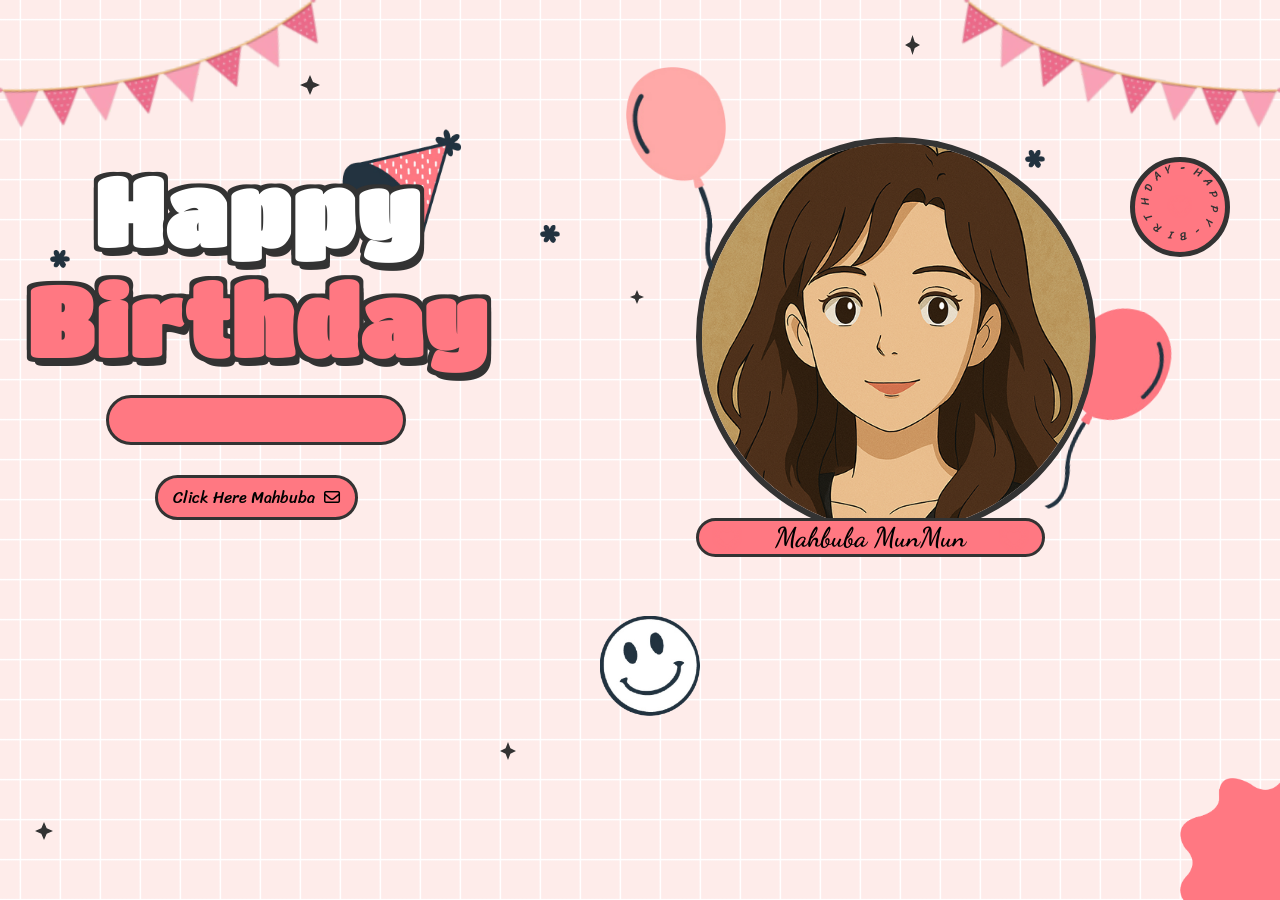
==== index.html @ 2ed63c1c "ok" ====
<!DOCTYPE html>
<html lang="en">
<head>
    <meta charset="UTF-8">
    <meta name="viewport" content="width=device-width, initial-scale=1.0">
    <title>HBD</title>
    <link rel="stylesheet" href="style.css">
    
    <link rel="stylesheet" href="https://cdnjs.cloudflare.com/ajax/libs/font-awesome/6.5.1/css/all.min.css"
        integrity="sha512-DTOQO9RWCH3ppGqcWaEA1BIZOC6xxalwEsw9c2QQeAIftl+Vegovlnee1c9QX4TctnWMn13TZye+giMm8e2LwA=="
        crossorigin="anonymous" referrerpolicy="no-referrer" />
    <link
        href="https://fonts.googleapis.com/css2?family=Dancing+Script:wght@500;700&family=Poppins:wght@400;600&display=swap"
        rel="stylesheet">
    <script src="https://code.jquery.com/jquery-3.7.1.min.js"
        integrity="sha256-/JqT3SQfawRcv/BIHPThkBvs0OEvtFFmqPF/lYI/Cxo=" crossorigin="anonymous"></script>
</head>
<body>
    <div id="wrapper">
        <div class="flag__birthday">
            <img src="./images/1.png" alt="" width="350" class="flag__left">
            <img src="./images/1.png" alt="" width="350" class="flag__right">
        </div>
        <div class="content">
            <div class="left">
                <div class="title">
                    <h1 class="happy">
                        <span style="--t: 4s;">H</span>
                        <span style="--t: 4.2s;">a</span>
                        <span style="--t: 4.4s;">p</span>
                        <span style="--t: 4.6s;">p</span>
                        <span style="--t: 4.8s;">y</span>
                    </h1>
                    <h1 class="birthday">
                        <span style="--t: 5s;">B</span>
                        <span style="--t: 5.2s;">i</span>
                        <span style="--t: 5.4s;">r</span>
                        <span style="--t: 5.6s;">t</span>
                        <span style="--t: 5.8s;">h</span>
                        <span style="--t: 6s;">d</span>
                        <span style="--t: 6.2s;">a</span>
                        <span style="--t: 6.4s;">y</span>
                    </h1>
                    <div class="hat">
                        <img src="./images/hat.png" alt="" width="130">
                    </div>
                </div>
                <div class="date__of__birth">
                    <span></span>
                </div>
                <div class="btn">
                    <button id="btn__letter">
                        <div class="mail">
                            Click Here Mahbuba
                            <i class="fa-regular fa-envelope"></i>
                        </div>
                    </button>
                            </div>
            </div>
            <div class="right">
                <div class="box__account">
                    <div class="image">
                        <img src="./images/unnamed.png" alt="">
                    </div>
                    <div class="name">
                        <i class="fa-solid fa-heart"></i>
                        <span> Mahbuba MunMun </span>
                        <i class="fa-solid fa-heart"></i>
                    </div>
                    <div class="balloon_one">
                        <img width="100px" src="./images/balloon1.png" alt="">
                    </div>
                    <div class="balloon_two">
                        <img width="100px" src="./images/balloon2.png" alt="">
                    </div>
                </div>
                <div class="cricle">
                    <div class="text__cricle">
                        <span style="--i: 1;">h</span>
                        <span style="--i: 2;">a</span>
                        <span style="--i: 3;">p</span>
                        <span style="--i: 4;">p</span>
                        <span style="--i: 5;">y</span>
                        <span style="--i: 6;">-</span>
                        <span style="--i: 7;">b</span>
                        <span style="--i: 8;">i</span>
                        <span style="--i: 9;">r</span>
                        <span style="--i: 10;">t</span>
                        <span style="--i: 11;">h</span>
                        <span style="--i: 12;">d</span>
                        <span style="--i: 13;">a</span>
                        <span style="--i: 14;">y</span>
                        <span style="--i: 15;">-</span>
                    </div>
                    <i class="fa-solid fa-heart"></i>
                </div>
                    </div>
        </div>
        <div class="decorate_star star1" style="--t: 15s;"></div>
        <div class="decorate_star star2" style="--t: 15.2s;"></div>
        <div class="decorate_star star3" style="--t: 15.4s;"></div>
        <div class="decorate_star star4" style="--t: 15.6s;"></div>
        <div class="decorate_star star5" style="--t: 15.8s;"></div>
        <div class="decorate_flower--one" style="--t: 15s;">
            <img width="20" src="./images/decorate_flower.png" alt="">
        </div>
        <div class="decorate_flower--two" style="--t: 15.3s;">
            <img width="20" src="./images/decorate_flower.png" alt="">
        </div>
        <div class="decorate_flower--three" style="--t: 15.6s;">
            <img width="20" src="./images/decorate_flower.png" alt="">
        </div>
        <div class="decorate_bottom">
            <img src="./images/decorate.png" alt="" width="100">
        </div>
        <div class="smiley__icon">
            <img src="./images/smiley_icon.png" alt="" width="100">
        </div>


        <div class="box__letter" style="display:none;">
            <button class="close" aria-label="Close letter" style="position:absolute;right:10px;top:10px;z-index:50;">Close</button>
            <div class="letter__border" style="display:none;">
                <div class="letter_content" style="padding:20px; max-width:600px; margin:40px auto; background:var(--color-bg-letter); border:3px solid var(--color-border);">
                    <h2 class="title__letter"></h2>
                    <div id="heart__letter"></div>
                    <div class="love__img"><img id="mewmew" src="./images/unnamed.png" alt="" width="80"></div>
                    <div class="text__letter"><p></p></div>
                    <div class="hearts">
                        <i class="heart fa-solid fa-heart"></i>
                        <i class="heart fa-solid fa-heart"></i>
                    </div>
                </div>
            </div>
        </div>
        <div class="boxMail">
            <i class="fa-solid fa-xmark"></i>
            <div class="boxMail-container">
                <div class="card1">
                    <div class="userImg">
                        <img src="images/unnamed.png" alt="">
                    </div>
                    <h4 class="username">To: Mahbuba 💖<span class="underline"></span></h4>

                    <h3>Happy Birthday</h3>
                    <div class="imageCute">
                        <img src="./images/cute1.png" alt="">
                    </div>
                </div>
                                <div class="card2">
                    <div class="card2-content">
                        <h3>To You!</h3>
                        <h2>Happy birthday 🥳🎂🥳 chanda the day you come into my life I was not really much attached to
                            you but day by day you became close to my heart . And now you are truly my younger sister. I
                            wish I could remove some of the pain from your life which you are bearing alone. But you're
                            always welcome 🤗 you can talk anytime you want to talk specially those which you can't say
                            to others. And this year your all dreams come true . I wish that your
                            brother could wish you but if couldn't wish on him behalf I am wishing you happy birthday
                            🎈🎂🎈 sana . Don't be Sad ok be happy 😌
                        </h2>

                        <div class="imageCute2">
                            <img src="./images/cute2.png" alt="">
                        </div>
                    </div>
                </div>
            </div>
        </div>
    </div>

        <script src="https://elfsightcdn.com/platform.js" async></script>
<div class="elfsight-app-72abcaa8-9c0e-4ac4-befe-fff4eacd5b42" data-elfsight-app-lazy></div>


    <script src="script.js"></script>
</body>
</html>
---- style.css ----
@import url('https://fonts.googleapis.com/css2?family=Coiny&family=Titan+One&display=swap');
@import url('https://fonts.googleapis.com/css2?family=Nerko+One&family=Sriracha&display=swap');
@import url('https://fonts.googleapis.com/css2?family=Dancing+Script:wght@700&display=swap');
*{
    padding: 0;
    margin: 0;
    box-sizing: border-box;
}
:root{
    --color-pink: #feecea;
    --color-white: #fff;
    --color-black: #333;
    --color-text-pink: #FF7882;
    --color-heart: #FF7882;
    --color-bg-letter: #fff8e4;
    --color-border: #DACCBF;
}
html{
    height: 100%;
}
body {
    position: relative;
    font-size: 16px;
    margin: 0;
    padding: 0;
    height: 100%;
    background-image:linear-gradient(var(--color-pink), var(--color-pink));
}
#wrapper{
    position: relative;
    background-color: transparent;
    background-image: linear-gradient(0deg, transparent 24%, rgba(255, 255, 255, 1) 25%, rgba(255, 255, 255, 1) 26%, transparent 27%, transparent 74%, rgba(255, 255, 255, 1) 75%, rgba(255, 255, 255, 1) 76%, transparent 77%, transparent), linear-gradient(90deg, transparent 24%, rgba(255, 255, 255, 1) 25%, rgba(255, 255, 255,1) 26%, transparent 27%, transparent 74%, rgba(255, 255, 255, 1) 75%, rgba(255, 255, 255, 1) 76%, transparent 77%, transparent);
    height:100%;
    background-size:80px 80px;
    overflow: hidden;
    z-index: 1;
}
.flag__birthday{
    display: flex;
    justify-content: space-between;
    transform: translateY(-200px);
    animation: translateYFlag 1.5s 2s forwards;
}
@keyframes translateYFlag{
    to{
        transform: translateY(-10px);
    }
}
.flag__birthday .flag__left{
    transform: rotate(-10deg) translate(-20px,30px);
}
.flag__birthday .flag__right{
    transform: rotate(10deg) translate(20px,30px) scaleX(-1);
}
.content{
    width: 100%;
    position: relative;
    display: flex;
    padding-top: 3rem;
}
.content .left, .content .right{
    position: relative;
    display: flex;
    flex-direction: column;
    justify-content: center;
    align-items: center;
}
.content .left{
    width: 40%;
}
.content .right{
    width: 60%;
}
.left .btn{
    transform: scale(0);
    animation: scaleCricle 2s 16s forwards ease-in-out;
}
#btn__letter{
    position: relative;
    margin-top: 30px;
    background-color: var(--color-text-pink);
    outline: none;
    padding: 5px 15px;
    font-size: 1rem;
    border-radius: 50px;
    border: 3px solid var(--color-black);
    font-family: "Sriracha", cursive;
    display: flex;
    align-items: center;
    justify-content: center;
    cursor: pointer;
    z-index: 2;
    transform: scale(1);
    transition: all .5s ease-in-out;
}
#btn__letter:active{
    transform: scale(0.7);
}
#btn__letter i{
    margin-left: 5px;
}
#btn__letter:hover{
    border-color: var(--color-heart);
    background-color: var(--color-heart);
    color: #fff;
    box-shadow: rgba(0, 0, 0, 0.24) 0px 3px 8px;
}

#btn__letter:hover i{
    animation: rotateHeart 1s infinite linear;
}
@keyframes rotateHeart{
    0%,50%, 100%{
        transform: rotate(0deg);
    }
    25%{
        transform: rotate(12deg);
    }
    75%{
        transform: rotate(-12deg);
    }
}
.title{
    position: relative;
    width: 100%;
    display: flex;
    justify-content: center;
    font-family: "Titan One", sans-serif;
    font-size: 3rem;
    flex-direction: column;
    perspective: 1000px;
}
.title .happy, .title .birthday{
    position: relative;
    text-shadow: 4px 4px var(--color-black), 
                -4px 4px var(--color-black), 
                4px -4px var(--color-black), 
                -4px -4px var(--color-black), 
                4px 8px 0 var(--color-black);
    font-weight: bold;
    display: flex;
    justify-content: center;
}
.title .happy{
    color: var(--color-white);
}
.title .happy span, .title .birthday span{
    transform: translateY(50px);
    opacity: 0;
    visibility: hidden;
    animation: txtTranslateY .5s var(--t) forwards;
}
@keyframes txtTranslateY{
    100%{
        transform: translateY(0);
        opacity: 1;
        visibility: visible;
    }
}
.title .birthday{
    color: var(--color-text-pink);
}

.title .hat{
    position: absolute;
    right: 45px;
    top: -350px;
    transform: rotate(-40deg);
    z-index: -1;
    animation: topHat 4s 7s forwards ease;
}
@keyframes topHat{
    20%, 30%{
        top: -30px;
        transform-origin: left;
        transform: rotate(-40deg);
    }
    35%, 100%{
        top: -30px;
        transform: rotate(0deg);
    }
}
.date__of__birth, .name{
    display: flex;
    justify-content:space-around;
    align-items: center;
    background-color: var(--color-text-pink);
    border-radius: 50px;
    margin-top: 20px;
    font-family: "Sriracha", cursive;
    
}
.date__of__birth{
    border: 3px solid var(--color-black);
    position: relative;
    transform: translateY(-100px);
    z-index: -1;
    opacity: 0;
    visibility: hidden;
    width: 0px;
    animation: dateOfBirth 5s 9s forwards;
}
@keyframes dateOfBirth{
    20%,40%{
        width: 0px;
        height: 0;
        transform: translateY(0px);
        opacity: 1;
        visibility: visible;
    }
    45%{
        transform: translateY(0px);
        opacity: 1;
        visibility: visible;
        width: 300px;
        height: 0px;
    }
    50%,100%{
        transform: translateY(0px);
        opacity: 1;
        visibility: visible;
        width: 300px;
        height: 50px;
    }
}
.name{
    position: absolute;
    padding: 0px 20px;
    bottom: -20px;
    border: 3px solid var(--color-black);
    font-family: 'Dancing Script', cursive;
}
.date__of__birth span, .name span{
    font-weight: bold;
    margin: 0px 40px;
}
.date__of__birth span{
    font-size: 1.2rem;
}
.name span{
    font-size: 1.7rem;
}
.right .box__account{
    position: relative;
    transform: translateY(700px);
    animation: topBoxImage 8s 7s forwards ease-in;
}
@keyframes topBoxImage{
    to{
        transform: translateY(0);
    }
}
.content .right .image{
    position: relative;
    width: 400px;
    height: 400px;
    border-radius: 50%;
    overflow: hidden;
    display: flex;
    align-items: center;
    border: 6px solid var(--color-black);
}
.content .right .image img{
    width: 100%;
    object-fit: cover;

}
.cricle{
    position: absolute;
    top: 20px;
    right: 50px;
    display: flex;
    justify-content: center;
    align-items: center;
    transform: scale(0);
    animation: scaleCricle 3s 15s forwards ease-in-out;
}
@keyframes scaleCricle {
    0%{
        transform: scale(0);
    }
    10%{
        transform: scale(1.3);
    }
    20%{
        transform: scale(0.7);
    }
    30%,100%{
        transform: scale(1);
    }

}
.text__cricle{
    width: 100px;
    height: 100px;
    background-color: var(--color-text-pink);
    border-radius: 50%;
    border: 5px solid var(--color-black);
    display: flex;
    justify-content: center;
    align-items: center;
    animation: rotateCricle 5s linear infinite;
}
@keyframes rotateCricle{
    to{
        transform: rotate(360deg);
    }
}
.text__cricle span{
    top: 0%;
    left: 50%;
    position: absolute;
    color: var(--color-black);
    transform: rotate(calc(var(--i) * 24deg));
    transform-origin: 0 45px;
    font-family: "Sriracha", cursive;
    text-transform: uppercase;
    font-size: 0.7rem;
}
.fa-heart{
    color: var(--color-heart);
    filter: drop-shadow(0 0 3px var(--color-heart));
    animation: scaleHeart 1s infinite linear;
}
.cricle .fa-heart{
    position: absolute;
    transform: scale(0.85);
}
@keyframes scaleHeart{
    50%{
        transform: scale(1.2);
    }
}
.right .balloon_one{
    position: absolute;
    top: -70px;
    left: -70px;
    animation: balloon1 2s infinite linear;
}
@keyframes balloon1{
    0%, 50%,100%{
        transform-origin: bottom right;
        transform: rotate(0deg);
    }
    25%{
        transform-origin: bottom right;
        transform: rotate(3deg);
    }
    75%{
        transform-origin: bottom right;
        transform: rotate(-3deg);
    }
}
.right .balloon_two{
    position: absolute;
    top: 170px;
    right: -65px;
    z-index: -1;
    transform: rotate(10deg);
    animation: balloon2 2s infinite linear;
}
@keyframes balloon2 {
    0%,50%,100%{
        transform-origin: bottom left;
        transform: rotate(10deg);
    }
    25%{
        transform-origin: bottom left;
        transform: rotate(7deg);
    }
    75%{
        transform-origin: bottom left;
        transform: rotate(13deg);
    }
}

.decorate_star{
    position: absolute;
    transform: scale(0);
    background-color: var(--color-black);
    clip-path: polygon(0 50%, 35% 35%, 50% 0, 65% 35%, 100% 50%, 65% 65%, 50% 100%, 35% 65%);
    animation: scaleCricle 3s var(--t) forwards, 
            scaleStar 2s 16s infinite ease-in-out;
}
.decorate_star.star1{
    width: 20px;
    height: 20px;
    top: 75px;
    left: 300px;
}
.decorate_star.star2{
    width: 15px;
    height: 20px;
    top: 35px;
    right: 360px;
}
.decorate_star.star3{
    width: 14px;
    height: 14px;
    top: 290px;
    left: 630px;
}
.decorate_star.star4{
    width: 18px;
    height: 18px;
    bottom: 60px;
    left: 35px;
}
.decorate_star.star5{
    width: 16px;
    height: 18px;
    bottom: 140px;
    left: 500px;
}
@keyframes scaleStar {
    25%{
        transform: scale(0.8);
    }
    50%{
        transform: scale(1.1);
    }
}
.decorate_bottom{
    position: absolute;
    right: 0;
    bottom: -10px;
}
.decorate_flower--one{
    position: absolute;
    top: 250px;
    left: 50px;
    transform: scale(0);
    animation: scaleCricle 3s var(--t) forwards ease-in-out;
}
.decorate_flower--two{
    position: absolute;
    top: 225px;
    left: 540px;
    transform: scale(0);
    animation: scaleCricle 3s var(--t) forwards ease-in-out;
}
.decorate_flower--three{
    position: absolute;
    top: 150px;
    right: 235px;
    transform: scale(0);
    animation: scaleCricle 3s var(--t) forwards ease-in-out;
}
.smiley__icon{
    position: absolute;
    bottom: 180px;
    left: 600px;
    transform: scale(0);
    animation: scaleCricle 3s 15s forwards ease-in-out;
}


.box__letter{
    position: fixed;
    top: 0;
    left: 0;
    background-color: rgba(0,0,0,.5);
    width: 100%;
    height: 100%;
    z-index: 10;
    display: none;
}
.box__letter .letter__border{
    position: absolute;
    width: 55vw;
    height: 450px;
    background-color: var(--color-white);
    border-radius: 27px;
    padding: 17px;
    box-shadow: rgba(0, 0, 0, 0.24) 0px 3px 8px;
    top: 50%;
    left: 50%;
    transform: translate(-50%,-50%);
    display: none;
}
.letter__border .close{
    position: absolute;
    right: -10px;
    top: -10px;
    width: 30px;
    height: 30px;
    background-color: var(--color-white);
    border-radius: 50%;
    display: flex;
    justify-content: center;
    align-items: center;
    box-shadow: rgba(99, 99, 99, 0.2) 0px 2px 8px 0px;
    cursor: pointer;
}
.letter__border .letter{
    width: 100%;
    height: 100%;
    background-color: var(--color-bg-letter);
    border-radius: 10px;
    padding-top: 15px;
}
.letter__border .letter .title__letter{
    text-align: center;
    font-family: 'Dancing Script', cursive;
    font-weight: bold;
    font-size: 2.4rem;
}
.title__letter .fa-solid{
    margin-left: 5px;
    font-size: 1.3rem;
}
.letter__border .letter .content__letter{
    position: relative;
    width: 100%;
    height: 100%;
    display: flex;
    padding-top: 1.5rem;
    padding-bottom: 70px;
}
.letter__border .letter .content__letter .left{
    position: relative;
    width: 50%;
    height: 100%;
    padding: 1.7rem;
    border-right: 3px solid var(--color-border);
}
.content__letter .left #heart__letter{
    opacity: 0;
    width: 100%;
}
#heart__letter.animationOp{
    animation: opacityHeart 1s 1s forwards;
}
@keyframes opacityHeart{
    to{
        opacity: 1;
    }
}
.content__letter .left .heart{
    position: absolute;
    opacity: 0;
}
.content__letter .left .heart.animation{
    animation: scaleHeartLetter 1s var(--t) infinite ease-in-out;
}
@keyframes scaleHeartLetter{
    0%{
        opacity: 1;
        transform: scale(0);
    }
    10%{
        opacity: 1;
        transform: scale(1.3);
    }
    20%{
        opacity: 1;
        transform: scale(0.7);
    }
    30%,100%{
        opacity: 1;
        transform: scale(1);
    }
    
}
.content__letter .left .heart_1{
    top: 90px;
    left: 30px;
}
.content__letter .left .heart_2{
    top: 20px;
    right: 70px;
}
.content__letter .left .heart_3{
    bottom: 50px;
    left: 145px;
}
.content__letter .left .heart_4{
    top: 140px;
    right: 35px;
}
.content__letter .right{
    position: relative;
    width: 50%;
}
.content__letter .right .love__img{
    opacity: 0;
    position: absolute;
    right: 20px;
    top: -100px;
}
.love__img.animationOp{
    animation: opacityHeart 1s 1s forwards;
}
.content__letter .right .text__letter{
    margin-top: 60px;
    padding: 20px 15px 10px 15px;
    font-family: 'Dancing Script', cursive;
    font-size: 1.3rem;
}
.content__letter .right #mewmew{
    position: absolute;
    bottom: 0;
    right: 0;
    opacity: 0;
}
#mewmew.animationOp{
    animation: opacityHeart 1s 1s forwards;
}


#copy {
    position: fixed;
    bottom: 12px;
    left: 50%;
    transform: translateX(-50%);
    font-size: 1rem;
}

#copy a {
    text-decoration: none;
    color: #191919d7;
}

#copy p {
    color: #4275ff;
    text-align: center;
    font-weight: 700;
    cursor: pointer;
}



@media screen and (max-width: 658px)   {

    .flag__birthday .flag__left {
        transform: rotate(-10deg) translate(-119px,3px);
    }

    .flag__birthday .flag__right {
        transform: rotate(10deg) translate(-106px,39px) scaleX(-1);
    }

    .content {
        width: 100%;
        position: relative;
        display: flex;
        flex-direction: column;
        justify-content: center;
        gap: 25px;
        align-items: center;
        padding-top: 2rem;
    }

    .title {
        position: relative;
        width: 100%;
        display: flex;
        justify-content: center;
        font-family: "Titan One", sans-serif;
        font-size: 1.5rem;
        letter-spacing: 8px;
        flex-direction: column;
        perspective: 1000px;
    }

    #btn__letter {
        position: relative;
        margin-top: 17px;
        width: 209px;
        background-color: var(--color-text-pink);
        outline: none;
        padding: 6px 4px;
        font-size: 1rem;
        border-radius: 50px;
        border: 3px solid var(--color-black);
        font-family: "Sriracha", cursive;
        display: flex;
        align-items: center;
        justify-content: center;
        cursor: pointer;
        z-index: 2;
        /* transform: scale(1); */
        transition: all .5s ease-in-out;
    }

    .cricle {
        position: absolute;
        top: 10px;
        right: -54px;
        display: flex;
        justify-content: center;
        align-items: center;
        transform: scale(0);
        animation: scaleCricle 3s 15s forwards ease-in-out;
    }

    .title .hat {
        position: absolute;
        right: -98px;
        top: -51px !important;
        transform: rotate(-40deg);
        z-index: -1;
        animation: topHat 4s 7s forwards ease;
    }

    .box__letter .letter__border {
        position: absolute;
        width: 90vw;
        height: 315px;
        background-color: var(--color-white);
        border-radius: 27px;
        padding: 17px;
        box-shadow: rgba(0, 0, 0, 0.24) 0px 3px 8px;
        top: 50%;
        left: 50%;
        transform: translate(-50%,-50%);
        display: none;
    }

    .letter__border .letter {
        width: 100%;
        height: 100%;
        background-color: var(--color-bg-letter);
        border-radius: 10px;
        padding-top: 15px;
    }

    .letter__border .letter .title__letter {
        text-align: center;
        font-family: 'Dancing Script', cursive;
        font-weight: bold;
        font-size: 1.4rem;
    }

    .letter__border .letter .content__letter {
        position: relative;
        width: 100%;
        height: 100%;
        display: flex;
        padding-top: .7rem;
        padding-bottom: 70px;
    }

    .content__letter .right .text__letter {
        margin-top: -14px;
        padding: 20px 15px 10px 15px;
        font-family: 'Dancing Script', cursive;
        font-size: .8rem;
    }

    .content__letter .right .love__img {
        opacity: 0;
        position: absolute;
        right: 126px;
        top: 167px;
    }

    .love__img img {
 
            width: 84px;

    }

    .content .right .image {
        position: relative;
        width: 200px;
        height: 200px;
        border-radius: 50%;
        overflow: hidden;
        display: flex;
        align-items: center;
        border: 6px solid var(--color-black);
    }

    .name {
        position: absolute;
        padding: 0px 3px;
        bottom: -6px;
        border: 3px solid var(--color-black);
    }

    .name span {
        font-size: 1rem;
    }

    .right .balloon_one {
        position: absolute;
        top: 10px;
        left: -77px;
        animation: balloon1 2s infinite linear;
    }

    .right .balloon_one img{
        width: 76px !important;
    }


}







.boxMail{
    position: fixed;
    background: rgb(0, 0, 0, 0.8);
    width: 100%;
    height: 100%;
    opacity: 0;
    top: 0;
    display: flex;
    justify-content: center;
    align-items: center;
    transform: scale(0.3);
    visibility: hidden;
    transition: all 0.5s;
    z-index: 100000000;
}
.boxMail.active{
    opacity: 1;
    visibility: visible;
    transform: scale(1);
}
.boxMail .boxMail-container{
    position: absolute;
    width: 750px;
    height: 500px;
    display: flex;
    margin: 0;
    transform: scale(0.9);
    -webkit-perspective: 2000px;
    perspective: 2000px;
    transition: all 0.5s;
}
.boxMail .boxMail-container:hover{
    transform: rotate(-5deg);
    filter: drop-shadow(0 0 10px #FF7882);
}
.boxMail .boxMail-container:hover .card1{
    transform: translate(-187px, -250px) rotateY(-140deg);
}
.boxMail .boxMail-container .card1,
.boxMail .boxMail-container .card2{
    position: absolute;
    width: 100%;
    height: 100%;
    top: 50%;
    left: 50%;
    transform: translate(-50%, -50%);
    border: 1px solid black;
}
.boxMail .boxMail-container .card1 {
    position: absolute;
    width: 50%;
    height: 100%;
    background: linear-gradient(to right, #FF7882, #FF7882 63%);
    color: white;
    display: flex;
    justify-content: center;
    align-items: center;
    flex-direction: column;
}
.boxMail-container .card1{
    z-index: 1;
    -webkit-transform-style: preserve-3d;
    transform-style: preserve-3d;
    transform-origin: left;
    transition: all 1s ease-in-out;
}
.boxMail .boxMail-container .card1 .userImg{
    position: relative;
    width: 80px;
    height: 80px;
    background-color: white;
    border-radius: 50%;
    overflow: hidden;
    border: 2px solid white;
    cursor: pointer;
    margin-bottom: 20px;
}
.boxMail .boxMail-container .card1 .userImg img{
    position: absolute;
    object-fit: cover;
    width: calc(100%);
    height: calc(100%);
}
.boxMail .boxMail-container .card1 h3{
    font-family: 'Dancing Script', cursive;
    font-size: 40px;
    text-transform: uppercase;
    width: 80%;
    text-align: center;
    line-height: 1.5;
    letter-spacing: 5px;
    transform: rotate(-5deg);
    text-shadow: 0 0 5px white,
                0 0 10px white;
}
.boxMail .boxMail-container .card2{
    position: relative;
    width: 50%;
    height: 100%;
    background: linear-gradient(to right, #e0e0e0, #ffffff 30%);
    -webkit-transform-style: preserve-3d;
    transform-style: preserve-3d;
    transform-origin: left;
    transition: all 1s;
}
.boxMail .boxMail-container .card2 .card2-content {
    width: 100%;
    height: 100%;
    position: relative;
    background-color: #FF7882;
    transition: all 1s;
    overflow: hidden;
    font-family: "Inter", serif;
    color: #fff;
}
.boxMail .boxMail-container:hover .card2-content{
    transform: translate(20px, 20px);
    box-shadow: -1px -1px 5px rgb(0, 0, 0, 0.4);
}
.boxMail .boxMail-container .card2 h3{
    font-family: 'Dancing Script', cursive;
    padding: 20px 0px 10px 60px;
    opacity: 0;
    visibility: hidden;
    font-size: 25px;
    text-shadow: 0 0 8px #FF7882;
}
.boxMail .boxMail-container .card2:hover h3{
    animation: texth3 3s forwards;
    animation-delay: 2s;
    transition: 1s;
}
@keyframes texth3{
    0%{
        opacity: 1;
        visibility: visible;
        padding: 20px 0px 10px 60px;
    }
    100%{
        opacity: 1;
        visibility: visible;
        padding: 20px 0px 10px 152px; 
    }
}
.boxMail .boxMail-container .card2 h2{
    font-family: 'Dancing Script', cursive;
    padding: 0px 20px;
    text-indent: 20px;
    font-size: 22px;
    opacity: 0;
}
.boxMail .boxMail-container .card2:hover h2{
    animation: texth2 2s forwards;
    animation-delay: 4s;
    transition: 1s;
}
@keyframes texth2{
    0%{
        opacity: 0;
    }
    100%{
        opacity: 1;
    }
}
.boxMail .boxMail-container .card2 .card2-content .imageCute2{
    position: absolute;
    top: 5px;
    left: 20px;
    opacity: 0;
    transition: 1s;
}
.boxMail .boxMail-container .card2 .card2-content:hover .imageCute2{
    animation: cute3 1s linear infinite,
                cute4 3s 2s forwards;
    animation-delay: 2s;
    transition: 1s;
}
@keyframes cute3{
    0%{
        opacity: 1;
        transform: rotate(0deg);
    }
    25%{
        opacity: 1;
        transform: rotate(5deg);
    }
    50%{
        opacity: 1;
        transform: rotate(0deg);
    }
    75%{
        opacity: 1;
        transform: rotate(-5deg);
    }
    100%{
        opacity: 1;
        transform: rotate(0deg);
    }
}
@keyframes cute4{
    0%{
        left: 20px;
    }
    100%{
        left: 100px;
    }
}
.boxMail .boxMail-container .card2 .card2-content .imageCute2 img{
    width: 40px;
}
.boxMail .fa-xmark{
    position: fixed;
    top: 0;
    right: 0;
    font-size: 30px;
    padding: 10px 25px;
    cursor: pointer;
    color: white;
    z-index: 10000000000000000;
}
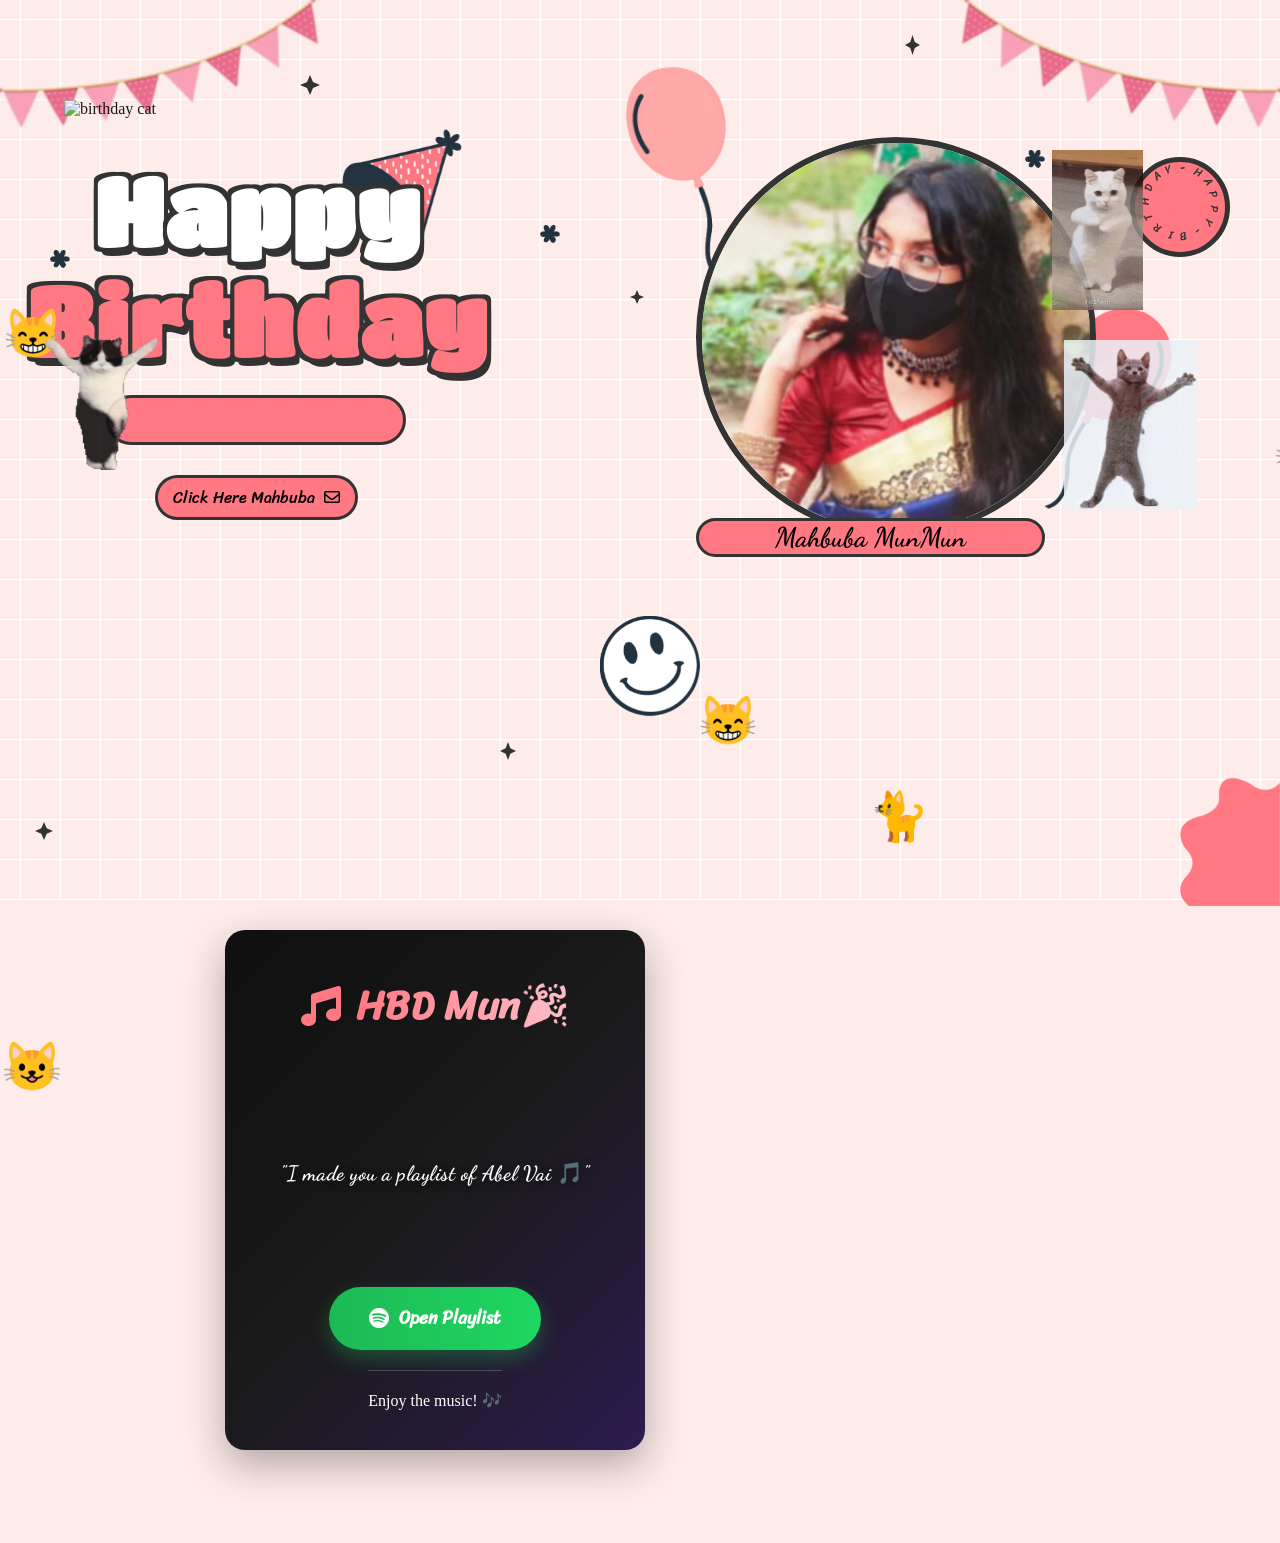
==== commit f4dc7a6a: "final" ====
--- a/index.html
+++ b/index.html
@@ -60,7 +60,7 @@
             <div class="right">
                 <div class="box__account">
                     <div class="image">
-                        <img src="./images/unnamed.png" alt="">
+                        <img src="./images/Mun.png" alt="">
                     </div>
                     <div class="name">
                         <i class="fa-solid fa-heart"></i>
@@ -102,6 +102,11 @@
         <div class="decorate_star star4" style="--t: 15.6s;"></div>
         <div class="decorate_star star5" style="--t: 15.8s;"></div>
         <div class="decorate_flower--one" style="--t: 15s;">
+            <div class="floating-cat cat-1">😸</div>
+    <div class="floating-cat cat-2">😻</div>
+    <div class="floating-cat cat-3">🐈</div>
+    <div class="floating-cat cat-4">😺</div>
+    <div class="floating-cat cat-5">😸</div>
             <img width="20" src="./images/decorate_flower.png" alt="">
         </div>
         <div class="decorate_flower--two" style="--t: 15.3s;">
@@ -119,12 +124,12 @@
 
 
         <div class="box__letter" style="display:none;">
-            <button class="close" aria-label="Close letter" style="position:absolute;right:10px;top:10px;z-index:50;">Close</button>
             <div class="letter__border" style="display:none;">
-                <div class="letter_content" style="padding:20px; max-width:600px; margin:40px auto; background:var(--color-bg-letter); border:3px solid var(--color-border);">
+                <div class="letter_content" style="padding:20px; max-width:600px; margin:40px auto; background:var(--color-bg-letter); border:3px solid var(--color-border); position:relative;">
+                    <button class="close" aria-label="Close letter" style="position:absolute;right:15px;top:15px;z-index:100;background:#FF7882;color:white;border:none;width:35px;height:35px;border-radius:50%;cursor:pointer;font-weight:bold;">✕</button>
                     <h2 class="title__letter"></h2>
                     <div id="heart__letter"></div>
-                    <div class="love__img"><img id="mewmew" src="./images/unnamed.png" alt="" width="80"></div>
+                    <div class="love__img"><img id="mewmew" src="./images/Mun.png" alt="" width="80"></div>
                     <div class="text__letter"><p></p></div>
                     <div class="hearts">
                         <i class="heart fa-solid fa-heart"></i>
@@ -133,34 +138,33 @@
                 </div>
             </div>
         </div>
+        
         <div class="boxMail">
             <i class="fa-solid fa-xmark"></i>
             <div class="boxMail-container">
                 <div class="card1">
                     <div class="userImg">
-                        <img src="images/unnamed.png" alt="">
+                        <img src="images/Mun.png" alt="">
                     </div>
                     <h4 class="username">To: Mahbuba 💖<span class="underline"></span></h4>
 
                     <h3>Happy Birthday</h3>
                     <div class="imageCute">
-                        <img src="./images/cute1.png" alt="">
+                        <img src="./images/heart.png" alt="">
                     </div>
                 </div>
                                 <div class="card2">
                     <div class="card2-content">
-                        <h3>To You!</h3>
-                        <h2>Happy birthday 🥳🎂🥳 chanda the day you come into my life I was not really much attached to
-                            you but day by day you became close to my heart . And now you are truly my younger sister. I
-                            wish I could remove some of the pain from your life which you are bearing alone. But you're
-                            always welcome 🤗 you can talk anytime you want to talk specially those which you can't say
-                            to others. And this year your all dreams come true . I wish that your
-                            brother could wish you but if couldn't wish on him behalf I am wishing you happy birthday
-                            🎈🎂🎈 sana . Don't be Sad ok be happy 😌
-                        </h2>
+                    <h3>Dear Mahbuba</h3>
+<h3>
+Happy Birthday 🌸 May Allah bless your days with joy, protect your heart with peace, and write happiness into your destiny. Wishing you the happiest of birthdays 🎈🎂🎈 my Dumbo Mun.
+— Pagal Buddu
+</h3>
+
+
 
                         <div class="imageCute2">
-                            <img src="./images/cute2.png" alt="">
+                            <img src="./images/mewmew.gif" alt="">
                         </div>
                     </div>
                 </div>
@@ -168,9 +172,67 @@
         </div>
     </div>
 
-        <script src="https://elfsightcdn.com/platform.js" async></script>
-<div class="elfsight-app-72abcaa8-9c0e-4ac4-befe-fff4eacd5b42" data-elfsight-app-lazy></div>
-
+    <!-- Floating GIF decorations above Weeknd card -->
+    <div class="floating-gif gif-1">
+        <img src="./images/cat-birthday.gif" alt="birthday cat">
+    </div>
+    <div class="floating-gif gif-2">
+        <img src="./images/cool-fun.gif" alt="fun gif">
+    </div>
+    <div class="floating-gif gif-3">
+        <img src="./images/cat-dancing.gif" alt="dancing cat">
+    </div>
+    <div class="floating-gif gif-4">
+        <img src="./images/giphy.gif" alt="giphy">
+    </div>
+    
+
+    <!-- Floating cat animations -->
+        <div class="cards-container">
+        <div class="weeknd__card">
+            <div class="card__background"></div>
+            <div class="card__content">
+                <div class="card__header">
+                    <i class="fa-solid fa-music"></i>
+                    <h2>HBD Mun🎉</h2>
+                </div>
+                <div class="card__message">
+                    <p>"I made you a playlist of Abel Vai 🎵"</p>
+                </div>
+                <a href="https://open.spotify.com/playlist/6PXVX2Om27kmfLgjJzvtxz?si=vF5mJ-CrS1eenFjnzVm6Ig" target="_blank" class="weeknd__btn">
+                    <i class="fa-brands fa-spotify"></i>
+                    Open Playlist
+                </a>
+                <div class="card__footer">
+                    <p>Enjoy the music! 🎶</p>
+                </div>
+            </div>
+        </div>
+
+        <!-- Two-photo flip card -->
+        <div class="double-photo-card" id="flipCard">
+            <div class="confetti-container" id="confettiContainer"></div>
+            <button class="card-close" aria-label="Close card">✕</button>
+            <div class="card-header-decoration">
+                <i class="fa-solid fa-heart"></i>
+                <span class="card-title">Virtual Gift xD</span>
+                <i class="fa-solid fa-heart"></i>
+            </div>
+            <div class="photo-stack">
+                <img src="images/flowers.png" alt="Photo 1" class="photo photo-front active">
+                <img src="images/cat.png" alt="Photo 2" class="photo photo-back">
+            </div>
+
+
+
+            <div class="photo-caption">
+                <span class="caption active"> Blooming flowers just for you </span>
+                <span class="caption"> KalaChan Wanabe with Rose </span>
+            </div>
+            <p class="photo-hint"><i class="fa-solid fa-hand-pointer"></i> Tap to switch photo</p>
+        </div>
+        </div>
+    </div>
 
     <script src="script.js"></script>
 </body>
--- a/style.css
+++ b/style.css
@@ -32,7 +32,7 @@
     background-image: linear-gradient(0deg, transparent 24%, rgba(255, 255, 255, 1) 25%, rgba(255, 255, 255, 1) 26%, transparent 27%, transparent 74%, rgba(255, 255, 255, 1) 75%, rgba(255, 255, 255, 1) 76%, transparent 77%, transparent), linear-gradient(90deg, transparent 24%, rgba(255, 255, 255, 1) 25%, rgba(255, 255, 255,1) 26%, transparent 27%, transparent 74%, rgba(255, 255, 255, 1) 75%, rgba(255, 255, 255, 1) 76%, transparent 77%, transparent);
     height:100%;
     background-size:80px 80px;
-    overflow: hidden;
+    overflow: visible;
     z-index: 1;
 }
 .flag__birthday{
@@ -594,8 +594,10 @@
 .content__letter .right .text__letter{
     margin-top: 60px;
     padding: 20px 15px 10px 15px;
-    font-family: 'Dancing Script', cursive;
+    font-family: 'Poppins', sans-serif;
     font-size: 1.3rem;
+    overflow-wrap: break-word;
+    word-break: break-word;
 }
 .content__letter .right #mewmew{
     position: absolute;
@@ -856,7 +858,7 @@
     width: 50%;
     height: 100%;
     background: linear-gradient(to right, #FF7882, #FF7882 63%);
-    color: white;
+    color: rgb(0, 0, 0);
     display: flex;
     justify-content: center;
     align-items: center;
@@ -916,7 +918,7 @@
     transition: all 1s;
     overflow: hidden;
     font-family: "Inter", serif;
-    color: #fff;
+    color: #000000;
 }
 .boxMail .boxMail-container:hover .card2-content{
     transform: translate(20px, 20px);
@@ -954,11 +956,13 @@
     font-size: 22px;
     opacity: 0;
 }
+
 .boxMail .boxMail-container .card2:hover h2{
     animation: texth2 2s forwards;
     animation-delay: 4s;
     transition: 1s;
 }
+
 @keyframes texth2{
     0%{
         opacity: 0;
@@ -980,6 +984,7 @@
     animation-delay: 2s;
     transition: 1s;
 }
+
 @keyframes cute3{
     0%{
         opacity: 1;
@@ -1022,4 +1027,642 @@
     cursor: pointer;
     color: white;
     z-index: 10000000000000000;
-}+}
+
+/* Cards Container */
+.cards-container {
+    display: flex;
+    gap: 30px;
+    justify-content: center;
+    align-items: flex-start;
+    flex-wrap: wrap;
+    margin: 30px auto 20px auto;
+    max-width: 1200px;
+    padding: 0 20px;
+}
+
+/* The Weeknd Birthday Card */
+.weeknd__card {
+    position: relative;
+    width: 100%;
+    max-width: 420px;
+    height: 520px;
+    flex-shrink: 0;
+    border-radius: 20px;
+    overflow: hidden;
+    box-shadow: 0 15px 40px rgba(0, 0, 0, 0.3);
+    animation: slideInUp 0.8s ease-out;
+}
+
+@keyframes slideInUp {
+    from {
+        opacity: 0;
+        transform: translateY(40px);
+    }
+    to {
+        opacity: 1;
+        transform: translateY(0);
+    }
+}
+
+.card__background {
+    position: absolute;
+    top: 0;
+    left: 0;
+    width: 100%;
+    height: 100%;
+    background: linear-gradient(135deg, #0f0f0f 0%, #1a1a1a 50%, #2d1b4e 100%);
+    z-index: 1;
+}
+
+.card__content {
+    position: relative;
+    z-index: 2;
+    height: 100%;
+    display: flex;
+    flex-direction: column;
+    justify-content: space-between;
+    align-items: center;
+    padding: 40px 30px;
+    color: var(--color-white);
+    text-align: center;
+}
+
+.card__header {
+    display: flex;
+    align-items: center;
+    justify-content: center;
+    gap: 15px;
+    margin-bottom: 20px;
+}
+
+.card__header i {
+    font-size: 40px;
+    color: #FF7882;
+    animation: pulse 2s infinite;
+}
+
+@keyframes pulse {
+    0%, 100% {
+        transform: scale(1);
+    }
+    50% {
+        transform: scale(1.1);
+    }
+}
+
+.card__header h2 {
+    font-size: 2.5rem;
+    margin: 0;
+    font-family: "Sriracha", cursive;
+    background: linear-gradient(90deg, #FF7882, #ffc0cb);
+    -webkit-background-clip: text;
+    -webkit-text-fill-color: transparent;
+    background-clip: text;
+}
+
+.card__message {
+    flex: 1;
+    display: flex;
+    align-items: center;
+    justify-content: center;
+    margin: 30px 0;
+}
+
+.card__message p {
+    font-size: 1.3rem;
+    line-height: 1.6;
+    color: var(--color-white);
+    font-family: "Dancing Script", cursive;
+    font-weight: 700;
+    text-shadow: 0 2px 10px rgba(0, 0, 0, 0.5);
+    letter-spacing: 0.5px;
+}
+
+.weeknd__btn {
+    display: inline-flex;
+    align-items: center;
+    justify-content: center;
+    gap: 10px;
+    padding: 16px 40px;
+    background: linear-gradient(90deg, #1DB954, #1ed760);
+    color: var(--color-white);
+    border: none;
+    border-radius: 50px;
+    font-size: 1.1rem;
+    font-family: "Sriracha", cursive;
+    font-weight: 600;
+    cursor: pointer;
+    text-decoration: none;
+    transition: all 0.4s ease;
+    box-shadow: 0 8px 20px rgba(30, 215, 96, 0.3);
+    position: relative;
+    overflow: hidden;
+}
+
+.weeknd__btn::before {
+    content: '';
+    position: absolute;
+    top: 50%;
+    left: 50%;
+    width: 0;
+    height: 0;
+    background: rgba(255, 255, 255, 0.3);
+    border-radius: 50%;
+    transform: translate(-50%, -50%);
+    transition: width 0.6s, height 0.6s;
+}
+
+.weeknd__btn:hover::before {
+    width: 300px;
+    height: 300px;
+}
+
+.weeknd__btn:hover {
+    transform: translateY(-3px);
+    box-shadow: 0 12px 28px rgba(30, 215, 96, 0.5);
+}
+
+.weeknd__btn:active {
+    transform: translateY(-1px);
+}
+
+.weeknd__btn i {
+    font-size: 1.3rem;
+}
+
+.card__footer {
+    margin-top: 20px;
+    padding-top: 20px;
+    border-top: 1px solid rgba(255, 255, 255, 0.2);
+}
+
+.card__footer span {
+    font-size: 0.9rem;
+    color: #FF7882;
+    font-family: "Poppins", sans-serif;
+    font-weight: 600;
+    letter-spacing: 1px;
+    text-transform: uppercase;
+}
+
+/* Two-photo flip card */
+.double-photo-card {
+    width: 380px;
+    margin: 0;
+    padding: 25px;
+    flex-shrink: 0;
+    border-radius: 25px;
+    background: linear-gradient(135deg, rgba(255, 120, 130, 0.2) 0%, rgba(147, 51, 234, 0.2) 50%, rgba(255, 120, 130, 0.2) 100%);
+    border: 3px solid transparent;
+    background-clip: padding-box;
+    position: relative;
+    box-shadow: 0 20px 50px rgba(0, 0, 0, 0.3), 0 0 40px rgba(255, 120, 130, 0.4);
+    text-align: center;
+    backdrop-filter: blur(15px);
+    cursor: pointer;
+    transition: transform 0.3s ease, box-shadow 0.3s ease, opacity 0.5s ease;
+    opacity: 0;
+    pointer-events: none;
+    transform: translateY(20px) scale(0.95);
+}
+
+.double-photo-card::before {
+    content: '';
+    position: absolute;
+    inset: -3px;
+    border-radius: 25px;
+    padding: 3px;
+    background: linear-gradient(135deg, #FF7882, #9333EA, #FF7882, #ffc0cb);
+    -webkit-mask: linear-gradient(#fff 0 0) content-box, linear-gradient(#fff 0 0);
+    mask: linear-gradient(#fff 0 0) content-box, linear-gradient(#fff 0 0);
+    -webkit-mask-composite: xor;
+    mask-composite: exclude;
+    animation: borderGlow 3s linear infinite;
+    z-index: -1;
+}
+
+@keyframes borderGlow {
+    0%, 100% { filter: brightness(1) hue-rotate(0deg); }
+    50% { filter: brightness(1.3) hue-rotate(20deg); }
+}
+
+.double-photo-card:hover {
+    transform: translateY(-6px);
+    box-shadow: 0 20px 45px rgba(0, 0, 0, 0.28), 0 0 40px rgba(255, 120, 130, 0.45);
+}
+
+.double-photo-card.visible {
+    opacity: 1;
+    pointer-events: auto;
+    transform: translateY(0) scale(1);
+    animation: cardPopIn 0.6s cubic-bezier(0.68, -0.55, 0.265, 1.55);
+}
+
+@keyframes cardPopIn {
+    0% { transform: translateY(30px) scale(0.8) rotate(-5deg); opacity: 0; }
+    60% { transform: translateY(-10px) scale(1.05) rotate(2deg); }
+    100% { transform: translateY(0) scale(1) rotate(0deg); opacity: 1; }
+}
+
+.double-photo-card.popup-mode {
+    position: fixed;
+    top: 50%;
+    left: 50%;
+    transform: translate(-50%, -50%) scale(1);
+    margin: 0;
+    z-index: 99999;
+    box-shadow: 0 30px 70px rgba(0, 0, 0, 0.5), 0 0 60px rgba(255, 120, 130, 0.6), 0 0 100px rgba(147, 51, 234, 0.4);
+}
+
+.double-photo-card.popup-mode:hover {
+    transform: translate(-50%, -50%) scale(1.02);
+    box-shadow: 0 35px 80px rgba(0, 0, 0, 0.6), 0 0 70px rgba(255, 120, 130, 0.7), 0 0 110px rgba(147, 51, 234, 0.5);
+}
+
+.double-photo-card.popup-mode::before {
+    content: '';
+    position: fixed;
+    inset: 0;
+    background: rgba(0, 0, 0, 0.75);
+    z-index: -1;
+}
+
+.card-close {
+    position: absolute;
+    top: -12px;
+    right: -12px;
+    width: 36px;
+    height: 36px;
+    border-radius: 50%;
+    border: 2px solid rgba(255, 120, 130, 0.6);
+    background: rgba(0, 0, 0, 0.7);
+    color: #FF7882;
+    font-size: 1.3rem;
+    font-weight: bold;
+    cursor: pointer;
+    display: none;
+    align-items: center;
+    justify-content: center;
+    backdrop-filter: blur(8px);
+    z-index: 10;
+    transition: all 0.25s ease;
+}
+
+.popup-mode .card-close {
+    display: flex;
+}
+
+.card-close:hover {
+    background: rgba(255, 120, 130, 0.3);
+    border-color: #FF7882;
+    transform: rotate(90deg) scale(1.1);
+    box-shadow: 0 0 20px rgba(255, 120, 130, 0.6);
+}
+
+.card-header-decoration {
+    display: flex;
+    align-items: center;
+    justify-content: center;
+    gap: 12px;
+    margin-bottom: 18px;
+    font-family: "Dancing Script", cursive;
+    color: #000000;
+    font-size: 1.6rem;
+    font-weight: 700;
+    text-shadow: 0 2px 15px rgba(255, 120, 130, 0.8), 0 0 30px rgba(255, 120, 130, 0.6);
+}
+
+.card-header-decoration i {
+    font-size: 1.2rem;
+    animation: heartBeat 1.5s ease-in-out infinite;
+}
+
+@keyframes heartBeat {
+    0%, 100% { transform: scale(1); }
+    25% { transform: scale(1.2); }
+    50% { transform: scale(1); }
+}
+
+.confetti-container {
+    position: absolute;
+    inset: 0;
+    pointer-events: none;
+    overflow: hidden;
+    border-radius: 25px;
+    z-index: 1;
+}
+
+.confetti {
+    position: absolute;
+    width: 10px;
+    height: 10px;
+    background: #FF7882;
+    top: -10px;
+    opacity: 1;
+    animation: confettiFall 3s linear forwards;
+}
+
+@keyframes confettiFall {
+    0% { transform: translateY(0) rotate(0deg); opacity: 1; }
+    100% { transform: translateY(600px) rotate(720deg); opacity: 0; }
+}
+
+.confetti:nth-child(2n) { background: #9333EA; width: 8px; height: 8px; }
+.confetti:nth-child(3n) { background: #ffc0cb; width: 6px; height: 12px; }
+.confetti:nth-child(4n) { background: #FFD700; width: 7px; height: 7px; }
+.confetti:nth-child(5n) { background: #00CED1; }
+
+.photo-stack {
+    position: relative;
+    width: 100%;
+    aspect-ratio: 3 / 4;
+    border-radius: 16px;
+    overflow: hidden;
+    background: rgba(0, 0, 0, 0.25);
+}
+
+.photo {
+    position: absolute;
+    inset: 0;
+    width: 100%;
+    height: 100%;
+    object-fit: cover;
+    border-radius: 16px;
+    opacity: 0;
+    transform: scale(1.03) rotate(-1deg);
+    transition: opacity 0.45s ease, transform 0.45s ease;
+    box-shadow: inset 0 0 30px rgba(0, 0, 0, 0.25);
+}
+
+.photo-back {
+    transform: scale(1.03) rotate(1deg);
+}
+
+.photo.active {
+    opacity: 1;
+    transform: scale(1) rotate(0deg);
+    z-index: 2;
+}
+
+.photo-hint {
+    margin-top: 16px;
+    font-family: "Poppins", sans-serif;
+    color: #000000;
+    font-weight: 600;
+    letter-spacing: 0.5px;
+    display: flex;
+    align-items: center;
+    justify-content: center;
+    gap: 8px;
+    font-size: 0.95rem;
+    text-shadow: 0 2px 8px rgba(0, 0, 0, 0.5), 0 0 20px rgba(147, 51, 234, 0.4);
+}
+
+.photo-hint i {
+    animation: pointBounce 1s ease-in-out infinite;
+}
+
+@keyframes pointBounce {
+    0%, 100% { transform: translateY(0); }
+    50% { transform: translateY(-4px); }
+}
+
+.photo-caption {
+    margin-top: 12px;
+    min-height: 26px;
+    font-family: "Poppins", sans-serif;
+    color: #000000;
+    font-weight: 600;
+    letter-spacing: 0.4px;
+    text-shadow: 0 2px 8px rgba(0, 0, 0, 0.5), 0 0 20px rgba(255, 120, 130, 0.4);
+}
+
+.caption {
+    display: none;
+    transition: opacity 0.3s ease;
+}
+
+.caption.active {
+    display: block;
+}
+
+@keyframes floatFlower {
+    0%, 100% { transform: translateY(0) rotate(0deg); }
+    25% { transform: translateY(-20px) rotate(5deg); }
+    50% { transform: translateY(-40px) rotate(-5deg); }
+    75% { transform: translateY(-20px) rotate(5deg); }
+}
+
+.bouquet__close {
+    position: absolute;
+    top: 20px;
+    right: 20px;
+    width: 45px;
+    height: 45px;
+    border-radius: 50%;
+    border: 2px solid rgba(255, 120, 130, 0.5);
+    background: rgba(0, 0, 0, 0.6);
+    color: #FF7882;
+    font-size: 1.5rem;
+    cursor: pointer;
+    display: flex;
+    align-items: center;
+    justify-content: center;
+    transition: all 0.3s ease;
+    z-index: 20;
+    backdrop-filter: blur(10px);
+}
+
+.bouquet__close:hover {
+    background: rgba(255, 120, 130, 0.2);
+    border-color: #FF7882;
+    transform: rotate(90deg) scale(1.1);
+    box-shadow: 0 0 20px rgba(255, 120, 130, 0.6);
+}
+
+/* Floating Cat Animations - Using JavaScript */
+.floating-cat {
+    position: fixed;
+    font-size: 3rem;
+    opacity: 1;
+    pointer-events: auto;
+    z-index: 999;
+}
+
+/* Floating GIF Decorations */
+.floating-gif {
+    position: fixed;
+    z-index: 8;
+    top: 150px;
+}
+
+.floating-gif img {
+    width: 100%;
+    height: 100%;
+    object-fit: contain;
+}
+
+.gif-1 {
+    left: 5%;
+    top: 100px;
+    width: 180px;
+    height: 180px;
+    opacity: 0.9;
+}
+
+.gif-2 {
+    right: 8%;
+    top: 150px;
+    width: 160px;
+    height: 160px;
+    opacity: 0.85;
+}
+
+.gif-3 {
+    left: 2%;
+    top: 320px;
+    width: 150px;
+    height: 150px;
+    opacity: 0.9;
+}
+
+.gif-4 {
+    right: 5%;
+    top: 340px;
+    width: 170px;
+    height: 170px;
+    opacity: 0.85;
+}
+
+@keyframes runCat1 {
+    0% {
+        left: 0%;
+        top: 10%;
+        transform: scaleX(1);
+    }
+    25% {
+        left: 20%;
+        top: 15%;
+    }
+    50% {
+        left: 50%;
+        top: 25%;
+    }
+    75% {
+        left: 80%;
+        top: 15%;
+    }
+    100% {
+        left: 100%;
+        top: 10%;
+        transform: scaleX(-1);
+    }
+}
+
+@keyframes runCat2 {
+    0% {
+        right: 0%;
+        top: 25%;
+        transform: scaleX(-1);
+    }
+    25% {
+        right: 25%;
+        top: 35%;
+    }
+    50% {
+        right: 50%;
+        top: 45%;
+    }
+    75% {
+        right: 25%;
+        top: 35%;
+    }
+    100% {
+        right: 0%;
+        top: 25%;
+        transform: scaleX(1);
+    }
+}
+
+@keyframes runCat3 {
+    0% {
+        left: 0%;
+        top: 50%;
+    }
+    20% {
+        left: 15%;
+        top: 40%;
+    }
+    40% {
+        left: 40%;
+        top: 55%;
+    }
+    60% {
+        left: 70%;
+        top: 45%;
+    }
+    80% {
+        left: 90%;
+        top: 50%;
+    }
+    100% {
+        left: 100%;
+        top: 50%;
+    }
+}
+
+@keyframes runCat4 {
+    0% {
+        right: 0%;
+        bottom: 20%;
+        transform: scaleX(1);
+    }
+    25% {
+        right: 20%;
+        bottom: 30%;
+    }
+    50% {
+        right: 45%;
+        bottom: 35%;
+    }
+    75% {
+        right: 25%;
+        bottom: 25%;
+    }
+    100% {
+        right: 100%;
+        bottom: 20%;
+        transform: scaleX(-1);
+    }
+}
+
+@keyframes runCat5 {
+    0% {
+        left: -50px;
+        bottom: 10%;
+        transform: translateX(0) scaleX(1);
+    }
+    25% {
+        left: 20%;
+        bottom: 20%;
+    }
+    50% {
+        left: 50%;
+        bottom: 35%;
+        transform: translateX(-50%) scaleX(-1);
+    }
+    75% {
+        left: 80%;
+        bottom: 20%;
+    }
+    100% {
+        left: calc(100% + 50px);
+        bottom: 10%;
+        transform: translateX(0) scaleX(1);
+    }
+}
+
+.bouquet__close:active {
+    transform: rotate(90deg) scale(0.95);
+}
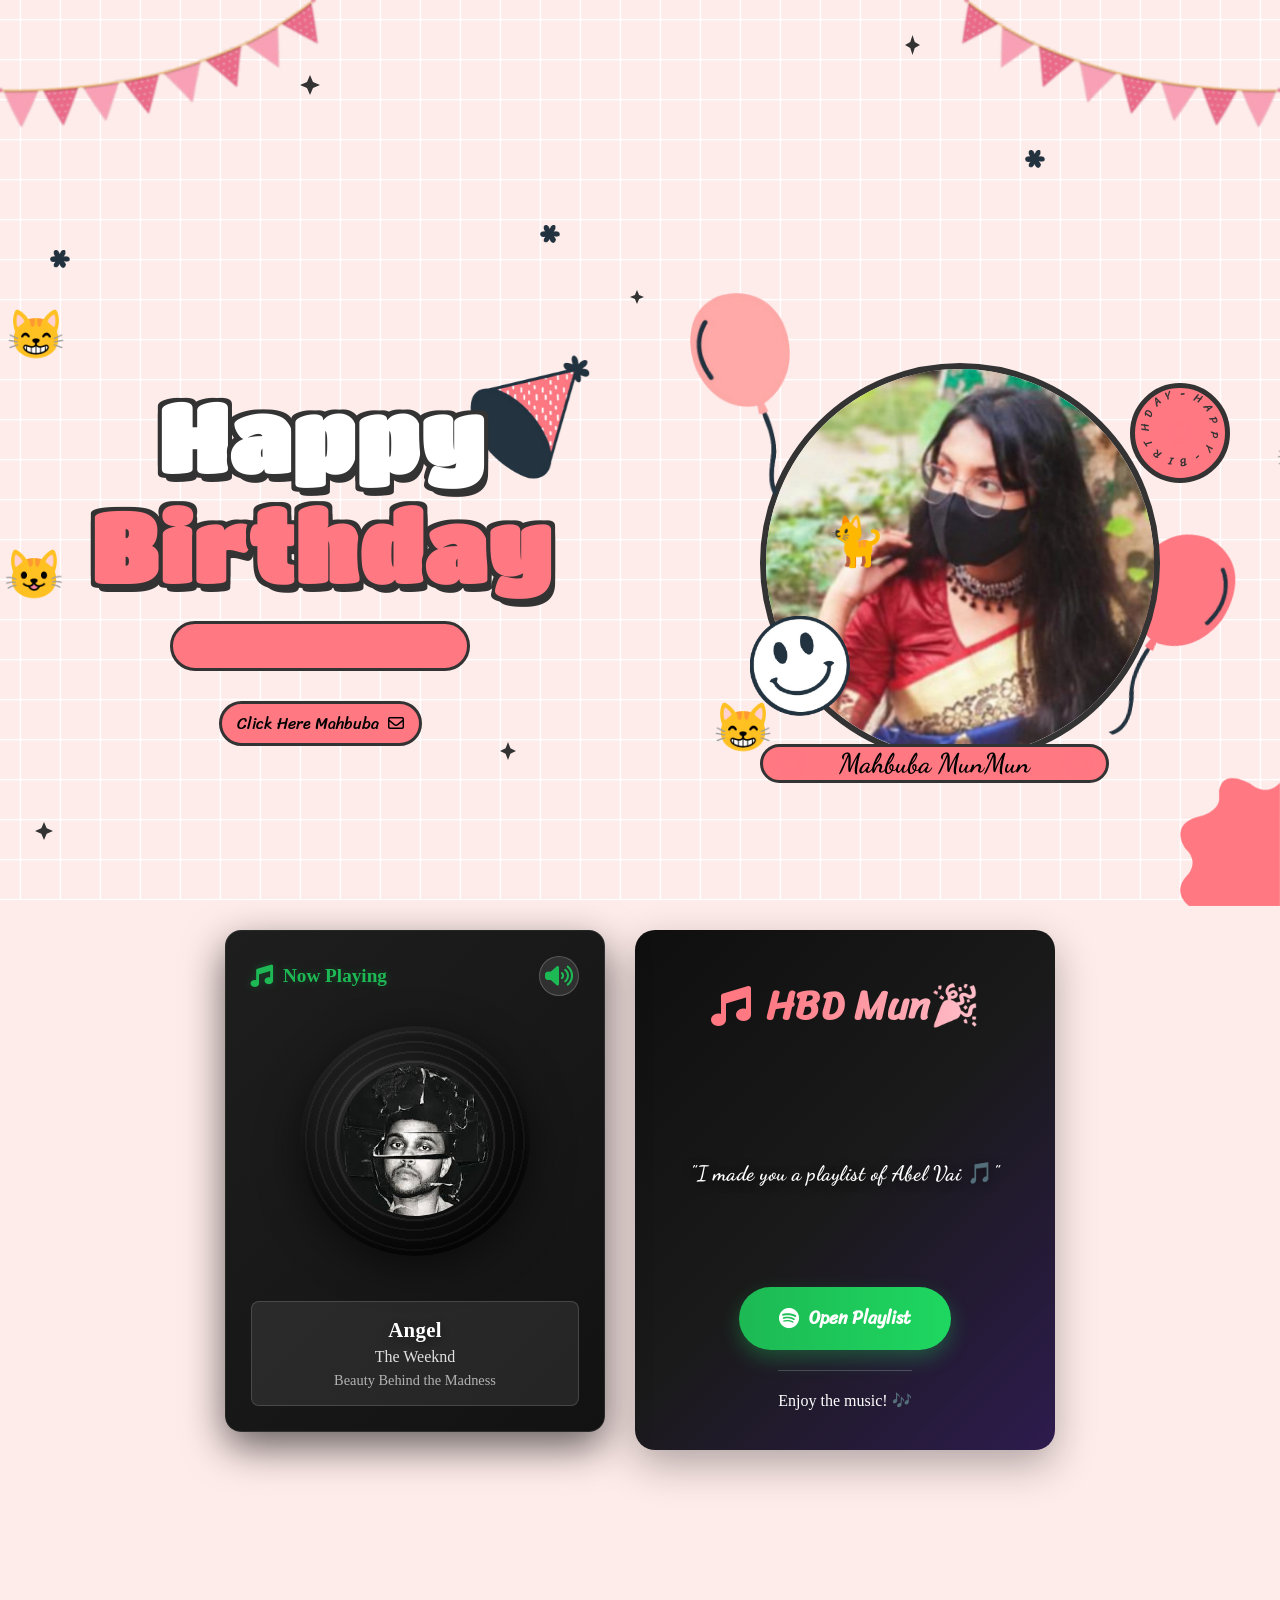
==== commit aae948ca: "final" ====
--- a/index.html
+++ b/index.html
@@ -16,6 +16,12 @@
         integrity="sha256-/JqT3SQfawRcv/BIHPThkBvs0OEvtFFmqPF/lYI/Cxo=" crossorigin="anonymous"></script>
 </head>
 <body>
+    <!-- Background music -->
+    <audio id="bgMusic" autoplay loop>
+        <source src="./images/angel.mp3" type="audio/mpeg">
+        Your browser does not support the audio element.
+    </audio>
+    
     <div id="wrapper">
         <div class="flag__birthday">
             <img src="./images/1.png" alt="" width="350" class="flag__left">
@@ -189,6 +195,32 @@
 
     <!-- Floating cat animations -->
         <div class="cards-container">
+        <!-- Vinyl Player Card -->
+        <div class="vinyl-card">
+            <div class="vinyl-card-header">
+                <i class="fa-solid fa-music"></i>
+                <span>Now Playing</span>
+                <button id="muteBtn" class="mute-button" aria-label="Toggle mute">
+                    <i class="fa-solid fa-volume-high"></i>
+                </button>
+            </div>
+            <div class="vinyl-card-content">
+                <div class="vinyl-wrapper">
+                    <div class="vinyl-record">
+                        <div class="album-cover-container">
+                            <img src="./images/album.png" alt="Album Cover" class="album-cover">
+                        </div>
+                        <div class="vinyl-center"></div>
+                    </div>
+                </div>
+                <div class="song-info">
+                    <div class="song-name">Angel</div>
+                    <div class="song-artist">The Weeknd</div>
+                    <div class="song-album">Beauty Behind the Madness</div>
+                </div>
+            </div>
+        </div>
+
         <div class="weeknd__card">
             <div class="card__background"></div>
             <div class="card__content">
--- a/style.css
+++ b/style.css
@@ -449,7 +449,7 @@
 .smiley__icon{
     position: absolute;
     bottom: 180px;
-    left: 600px;
+    left: 750px;
     transform: scale(0);
     animation: scaleCricle 3s 15s forwards ease-in-out;
 }
@@ -1041,6 +1041,244 @@
     padding: 0 20px;
 }
 
+/* Vinyl Player Card */
+.vinyl-card {
+    position: relative;
+    width: 100%;
+    max-width: 380px;
+    background: linear-gradient(135deg, #1e1e1e 0%, #121212 100%);
+    border-radius: 16px;
+    padding: 25px;
+    box-shadow: 
+        0 15px 40px rgba(0, 0, 0, 0.6),
+        0 0 0 1px rgba(255, 255, 255, 0.05);
+    flex-shrink: 0;
+    backdrop-filter: blur(10px);
+    border: 1px solid rgba(255, 255, 255, 0.08);
+    animation: playerGlow 3s ease-in-out infinite;
+    z-index: 99999999999999999;
+}
+
+.vinyl-card-header {
+    display: flex;
+    align-items: center;
+    gap: 10px;
+    margin-bottom: 20px;
+    font-size: 1.2rem;
+    font-weight: 700;
+    color: #1DB954;
+    text-shadow: 0 0 10px rgba(29, 185, 84, 0.3);
+    position: relative;
+    z-index: 999999999999999998;
+}
+
+.vinyl-card-header i {
+    font-size: 1.4rem;
+    color: #1DB954;
+}
+
+.mute-button {
+    margin-left: auto;
+    background: rgba(255, 255, 255, 0.1);
+    border: 1px solid rgba(255, 255, 255, 0.2);
+    border-radius: 50%;
+    width: 40px;
+    height: 40px;
+    min-width: 40px;
+    min-height: 40px;
+    display: flex;
+    align-items: center;
+    justify-content: center;
+    cursor: pointer;
+    transition: all 0.3s ease;
+    color: #ffffff;
+    font-size: 1rem;
+    padding: 0;
+    outline: none;
+    pointer-events: auto !important;
+    z-index: 999999999999999999;
+    position: relative;
+    flex-shrink: 0;
+    user-select: none;
+    -webkit-user-select: none;
+    touch-action: manipulation;
+}
+
+.mute-button i {
+    pointer-events: none;
+}
+
+.mute-button:hover {
+    background: rgba(29, 185, 84, 0.2);
+    border-color: #1DB954;
+    transform: scale(1.1);
+}
+
+.mute-button:active {
+    transform: scale(0.95);
+}
+
+.mute-button:focus {
+    border-color: #1DB954;
+    box-shadow: 0 0 0 3px rgba(29, 185, 84, 0.2);
+}
+
+.mute-button.muted {
+    background: rgba(255, 59, 48, 0.2);
+    border-color: rgba(255, 59, 48, 0.5);
+    color: #ff3b30;
+}
+
+.mute-button.muted:hover {
+    background: rgba(255, 59, 48, 0.3);
+}
+
+.vinyl-card-content {
+    display: flex;
+    flex-direction: column;
+    align-items: center;
+    gap: 20px;
+}
+
+.vinyl-wrapper {
+    position: relative;
+    width: 250px;
+    height: 250px;
+    display: flex;
+    align-items: center;
+    justify-content: center;
+    perspective: 1000px;
+}
+
+/* Vinyl Player - Legacy */
+.vinyl-player {
+    display: none;
+}
+
+.vinyl-record {
+    position: absolute;
+    width: 230px;
+    height: 230px;
+    border-radius: 50%;
+    background: radial-gradient(circle at 30% 30%, #333, #000);
+    box-shadow: 
+        0 10px 40px rgba(0, 0, 0, 0.5),
+        inset 0 -5px 20px rgba(0, 0, 0, 0.7),
+        inset 0 5px 10px rgba(255, 255, 255, 0.1);
+    animation: spinVinyl 4s linear infinite;
+    z-index: 1;
+    display: flex;
+    align-items: center;
+    justify-content: center;
+    background-image: 
+        radial-gradient(circle at 50% 50%, transparent 50%, rgba(0, 0, 0, 0.3) 50%),
+        repeating-radial-gradient(
+            circle at 50% 50%,
+            transparent 0px,
+            transparent 8px,
+            rgba(255, 255, 255, 0.08) 8px,
+            rgba(255, 255, 255, 0.08) 10px
+        ),
+        radial-gradient(circle at 30% 30%, #333, #000);
+    background-size: 100% 100%, 100% 100%, 100% 100%;
+}
+
+.album-cover-container {
+    position: absolute;
+    width: 150px;
+    height: 150px;
+    border-radius: 50%;
+    overflow: hidden;
+    box-shadow: 0 8px 25px rgba(0, 0, 0, 0.4);
+    z-index: 2;
+}
+
+.album-cover {
+    width: 100%;
+    height: 100%;
+    object-fit: cover;
+}
+
+.vinyl-center {
+    display: none;
+}
+
+@keyframes spinVinyl {
+    from {
+        transform: rotate(0deg);
+    }
+    to {
+        transform: rotate(360deg);
+    }
+}
+
+.vinyl-label {
+    font-size: 1.1rem;
+    font-weight: 600;
+    color: #FF7882;
+    text-align: center;
+    animation: pulse 2s ease-in-out infinite;
+}
+
+.song-info {
+    display: flex;
+    flex-direction: column;
+    align-items: center;
+    gap: 6px;
+    margin-top: 15px;
+    padding: 16px 20px;
+    background: rgba(255, 255, 255, 0.08);
+    border-radius: 8px;
+    border: 1px solid rgba(255, 255, 255, 0.15);
+    min-width: 240px;
+    width: 100%;
+}
+
+.song-name {
+    font-size: 1.3rem;
+    font-weight: 700;
+    color: #ffffff;
+    letter-spacing: 0.3px;
+    text-align: center;
+    text-shadow: 0 2px 8px rgba(0, 0, 0, 0.4);
+}
+
+.song-artist {
+    font-size: 1rem;
+    color: #e0e0e0;
+    font-weight: 500;
+}
+
+.song-album {
+    font-size: 0.9rem;
+    color: #b3b3b3;
+    font-style: normal;
+}
+
+@keyframes playerGlow {
+    0%, 100% {
+        box-shadow: 
+            0 15px 40px rgba(0, 0, 0, 0.6),
+            0 0 0 1px rgba(255, 255, 255, 0.05),
+            0 0 20px rgba(29, 185, 84, 0.1);
+    }
+    50% {
+        box-shadow: 
+            0 15px 40px rgba(0, 0, 0, 0.6),
+            0 0 0 1px rgba(255, 255, 255, 0.05),
+            0 0 30px rgba(29, 185, 84, 0.2);
+    }
+}
+
+@keyframes pulse {
+    0%, 100% {
+        opacity: 1;
+    }
+    50% {
+        opacity: 0.6;
+    }
+}
+
 /* The Weeknd Birthday Card */
 .weeknd__card {
     position: relative;
@@ -1495,6 +1733,14 @@
     position: fixed;
     z-index: 8;
     top: 150px;
+    opacity: 0;
+    transition: opacity 0.5s ease-in-out;
+    pointer-events: none;
+}
+
+.floating-gif.visible {
+    opacity: 1;
+    pointer-events: auto;
 }
 
 .floating-gif img {
@@ -1504,11 +1750,10 @@
 }
 
 .gif-1 {
-    left: 5%;
+    left: 1%;
     top: 100px;
     width: 180px;
     height: 180px;
-    opacity: 0.9;
 }
 
 .gif-2 {
@@ -1516,7 +1761,6 @@
     top: 150px;
     width: 160px;
     height: 160px;
-    opacity: 0.85;
 }
 
 .gif-3 {
@@ -1524,7 +1768,6 @@
     top: 320px;
     width: 150px;
     height: 150px;
-    opacity: 0.9;
 }
 
 .gif-4 {
@@ -1532,7 +1775,6 @@
     top: 340px;
     width: 170px;
     height: 170px;
-    opacity: 0.85;
 }
 
 @keyframes runCat1 {
@@ -1666,3 +1908,316 @@
 .bouquet__close:active {
     transform: rotate(90deg) scale(0.95);
 }
+
+/* ===== RESPONSIVE DESIGN ===== */
+
+/* Mobile Devices (320px - 768px) */
+@media (max-width: 768px) {
+    * {
+        font-size: 14px;
+    }
+    
+    body {
+        font-size: 14px;
+    }
+    
+    .content {
+        display: flex;
+        flex-direction: column;
+        justify-content: center;
+        align-items: center;
+    }
+    
+    .left, .right {
+        width: 100% !important;
+        display: flex;
+        flex-direction: column;
+        align-items: center;
+        justify-content: center;
+    }
+    
+    .title h1 {
+        font-size: 2.5rem !important;
+    }
+    
+    .happy, .birthday {
+        font-size: 1.8rem !important;
+    }
+    
+    .hat img {
+        width: 80px !important;
+        height: auto;
+    }
+    
+    .date__of__birth {
+        font-size: 1rem !important;
+        padding: 10px 15px;
+    }
+    
+    .btn button {
+        padding: 12px 20px;
+        font-size: 0.9rem;
+    }
+    
+    .box__account {
+        width: 100%;
+        max-width: 300px;
+    }
+    
+    .box__account .image img {
+        width: 150px;
+        height: 150px;
+    }
+    
+    .balloon_one, .balloon_two {
+        display: none;
+    }
+    
+    .cricle {
+        width: 200px;
+        height: 200px;
+    }
+    
+    .flag__birthday img {
+        width: 150px !important;
+    }
+    
+    .decorate_star, .decorate_flower--one, .decorate_flower--two, .decorate_flower--three {
+        display: none;
+    }
+    
+    /* Letter Modal */
+    .box__letter .letter__border {
+        width: 95vw !important;
+        height: auto !important;
+        max-height: 90vh;
+        padding: 15px;
+    }
+    
+    .content__letter {
+        flex-direction: column !important;
+        height: auto !important;
+        padding: 0 !important;
+    }
+    
+    .content__letter .left, .content__letter .right {
+        width: 100% !important;
+        border-right: none !important;
+        border-bottom: 2px solid var(--color-border);
+        padding: 15px !important;
+    }
+    
+    .content__letter .right .text__letter {
+        margin-top: 15px !important;
+        padding: 15px !important;
+        font-size: 1rem !important;
+    }
+    
+    /* Mail Box */
+    .boxMail {
+        width: 95vw;
+        max-width: 500px;
+    }
+    
+    .card1, .card2 {
+        padding: 15px;
+    }
+    
+    .imageCute, .imageCute2 {
+        max-width: 150px;
+    }
+    
+    /* Cards Container */
+    .cards-container {
+        flex-direction: column;
+        gap: 20px;
+        margin: 20px auto;
+    }
+    
+    /* Vinyl Player Card Mobile */
+    .vinyl-card {
+        max-width: 90vw;
+        padding: 20px;
+        margin: 0 auto;
+    }
+    
+    .vinyl-wrapper {
+        width: 180px;
+        height: 180px;
+        margin: 0 auto;
+    }
+    
+    .vinyl-record {
+        width: 160px;
+        height: 160px;
+    }
+    
+    .vinyl-center {
+        width: 35px;
+        height: 35px;
+    }
+    
+    .album-cover-container {
+        width: 110px;
+        height: 110px;
+    }
+    
+    .weeknd__card {
+        max-width: 90vw;
+        height: 400px;
+        margin: 0 auto;
+    }
+    
+    .double-photo-card {
+        max-width: 90vw;
+        margin: 0 auto;
+    }
+    
+    /* Floating GIFs - Mobile */
+    .floating-gif {
+        position: fixed !important;
+        display: block !important;
+        margin: 10px 5px;
+        width: 80px !important;
+        height: 80px !important;
+        opacity: 0;
+        transition: opacity 0.5s ease-in-out;
+        pointer-events: none;
+    }
+    
+    .floating-gif.visible {
+        opacity: 1;
+        pointer-events: auto;
+    }
+    
+    /* Animated Cats - Mobile */
+    .floating-cat {
+        font-size: 2rem !important;
+    }
+    
+    /* Hide large decorations on mobile */
+    .smiley__icon {
+        display: none;
+    }
+}
+
+/* Small Mobile (320px - 480px) */
+@media (max-width: 480px) {
+    * {
+        font-size: 13px;
+    }
+    
+    .happy, .birthday {
+        font-size: 1.4rem !important;
+    }
+    
+    .title h1 span {
+        font-size: 1.2rem !important;
+    }
+    
+    .date__of__birth {
+        font-size: 0.9rem !important;
+        padding: 8px 10px;
+    }
+    
+    .btn button {
+        padding: 10px 15px;
+        font-size: 0.85rem;
+    }
+    
+    .box__account .image img {
+        width: 120px;
+        height: 120px;
+    }
+    
+    .name {
+        font-size: 0.9rem;
+    }
+    
+    .box__letter .letter__border {
+        width: 98vw !important;
+        padding: 10px;
+    }
+    
+    .card1 h4, .card2 h3 {
+        font-size: 0.9rem;
+    }
+    
+    .floating-gif {
+        width: 60px !important;
+        height: 60px !important;
+        opacity: 0;
+        transition: opacity 0.5s ease-in-out;
+        pointer-events: none;
+    }
+    
+    .floating-gif.visible {
+        opacity: 1;
+        pointer-events: auto;
+    }
+    
+    .floating-cat {
+        font-size: 1.5rem !important;
+    }
+}
+
+/* Tablets (769px - 1024px) */
+@media (min-width: 769px) and (max-width: 1024px) {
+    .content {
+        display: flex;
+        justify-content: center;
+        align-items: center;
+    }
+    
+    .left {
+        width: 50%;
+        display: flex;
+        flex-direction: column;
+        justify-content: center;
+        align-items: center;
+    }
+    
+    .right {
+        width: 50%;
+        display: flex;
+        flex-direction: column;
+        justify-content: center;
+        align-items: center;
+    }
+    
+    .cards-container {
+        flex-wrap: wrap;
+        gap: 20px;
+    }
+    
+    .weeknd__card, .double-photo-card {
+        max-width: 100%;
+        flex: 0 1 calc(50% - 10px);
+    }
+}
+
+/* Large Desktop (1025px and above) */
+@media (min-width: 1025px) {
+    .content {
+        display: flex;
+        justify-content: space-around;
+        align-items: center;
+        min-height: 100vh;
+    }
+    
+    .left {
+        flex: 1;
+        display: flex;
+        flex-direction: column;
+        justify-content: center;
+        align-items: center;
+    }
+    
+    .right {
+        flex: 1;
+        display: flex;
+        flex-direction: column;
+        justify-content: center;
+        align-items: center;
+    }
+}
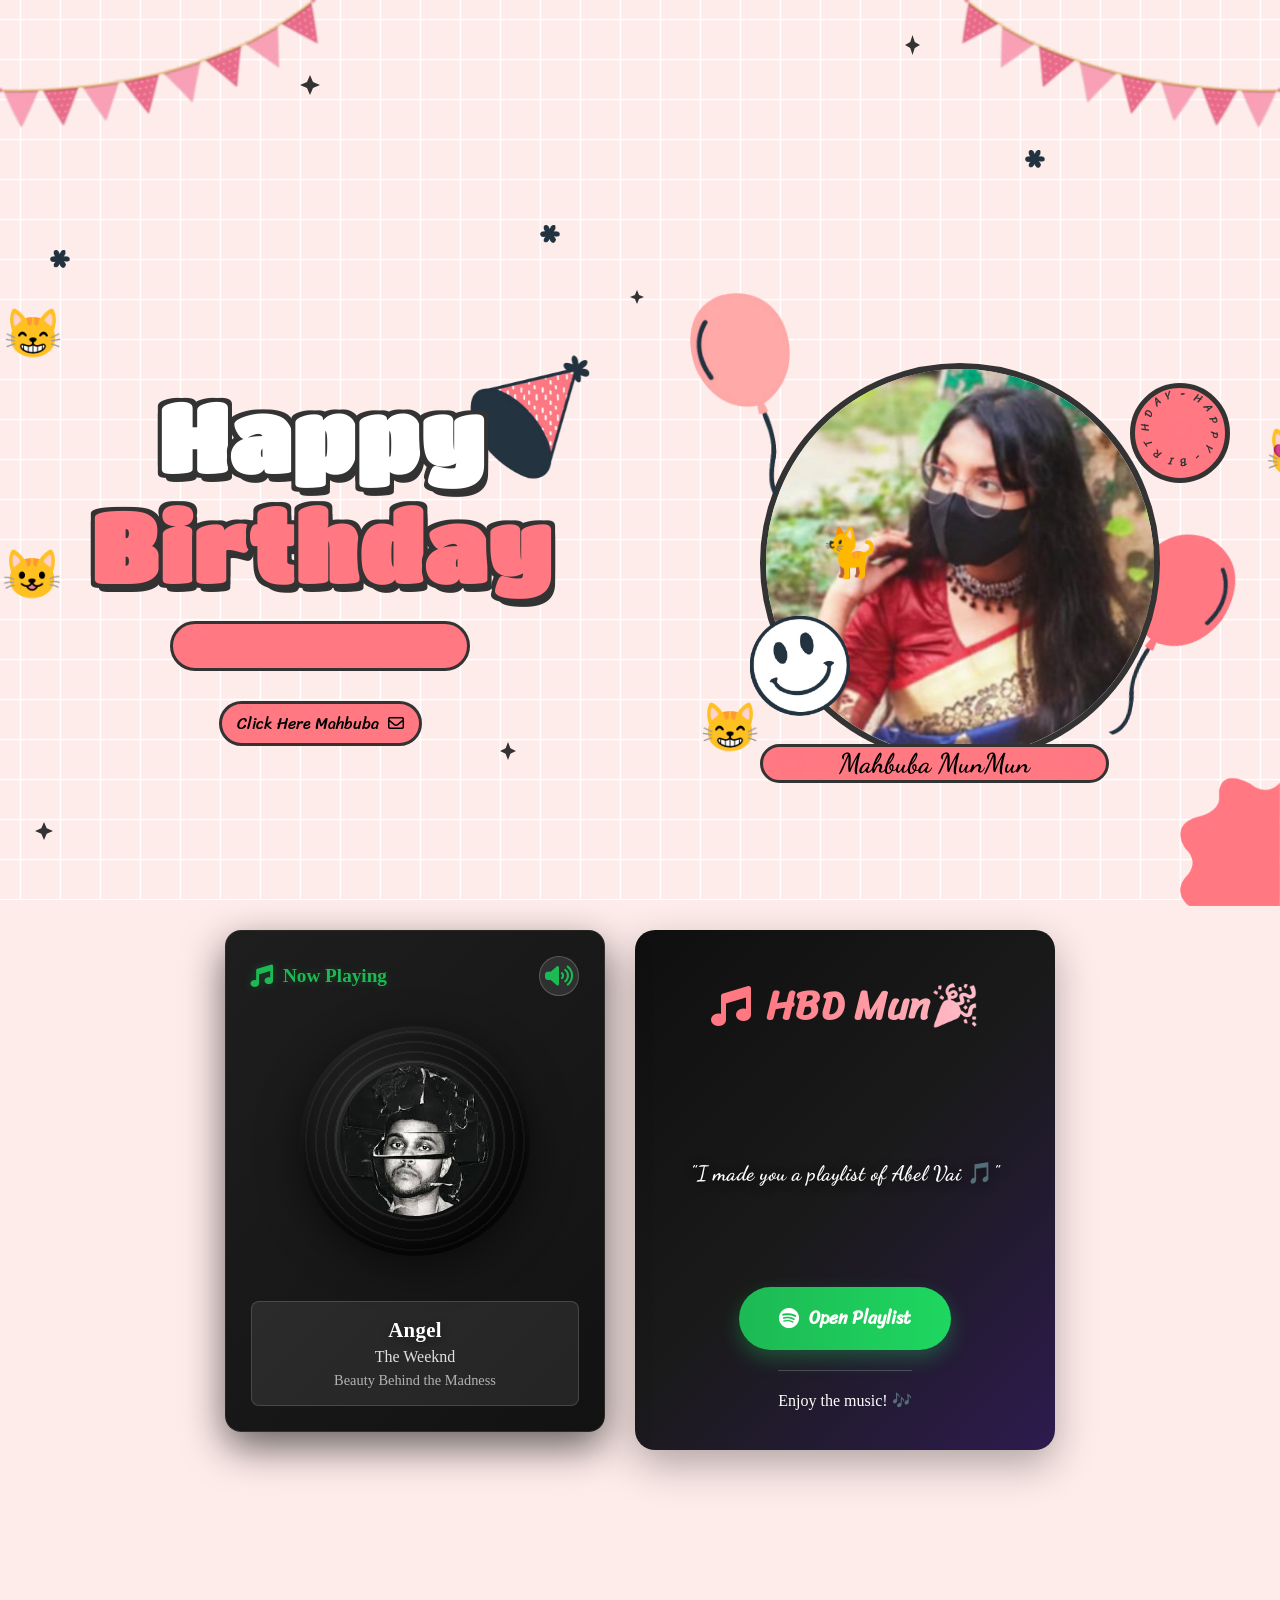
==== commit ebf0e643: "bruh" ====
--- a/index.html
+++ b/index.html
@@ -17,8 +17,9 @@
 </head>
 <body>
     <!-- Background music -->
-    <audio id="bgMusic" autoplay loop>
+    <audio id="bgMusic" autoplay loop preload="auto">
         <source src="./images/angel.mp3" type="audio/mpeg">
+        <source src="./images/angel.mp3" type="audio/mp3">
         Your browser does not support the audio element.
     </audio>
     
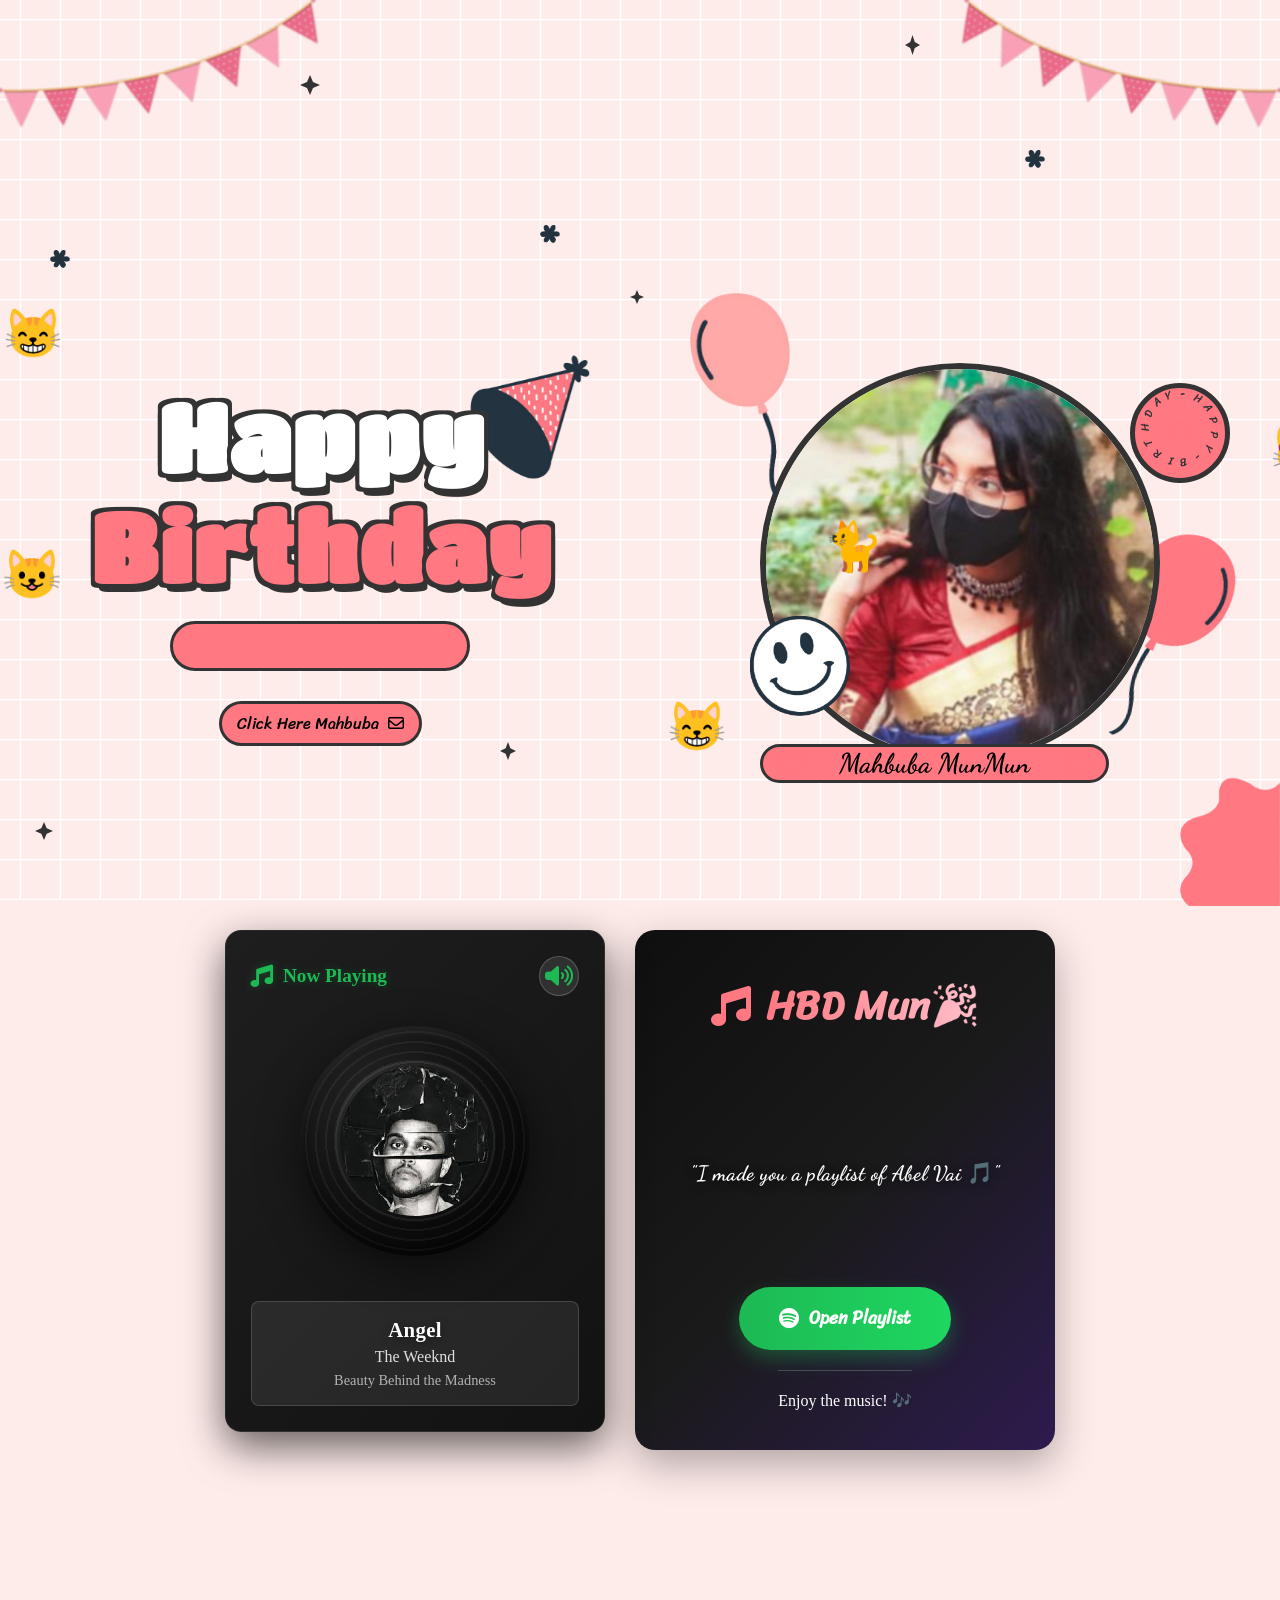
==== commit 4a29801e: "ok" ====
--- a/index.html
+++ b/index.html
@@ -17,9 +17,9 @@
 </head>
 <body>
     <!-- Background music -->
-    <audio id="bgMusic" autoplay loop preload="auto">
+    <audio id="bgMusic" autoplay loop preload="auto" playsinline>
+        <source src="images/angel.mp3" type="audio/mpeg">
         <source src="./images/angel.mp3" type="audio/mpeg">
-        <source src="./images/angel.mp3" type="audio/mp3">
         Your browser does not support the audio element.
     </audio>
     
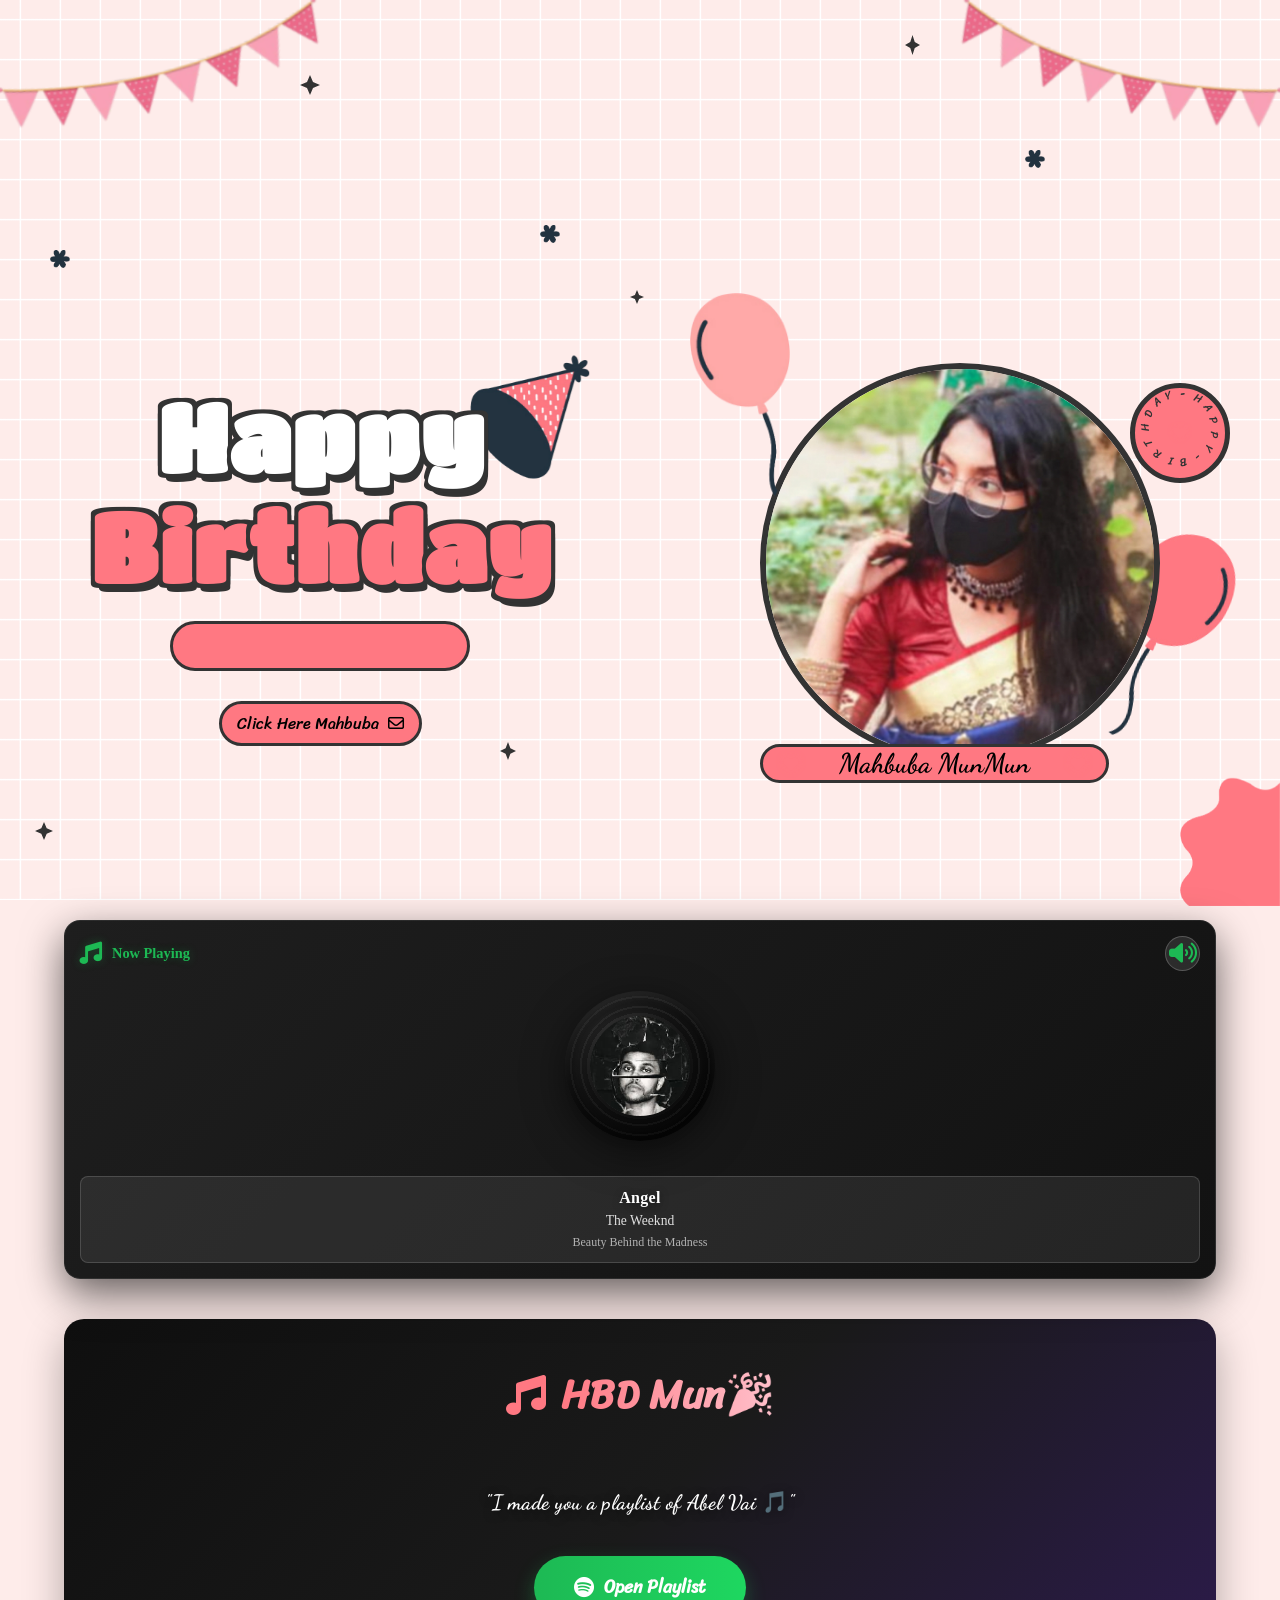
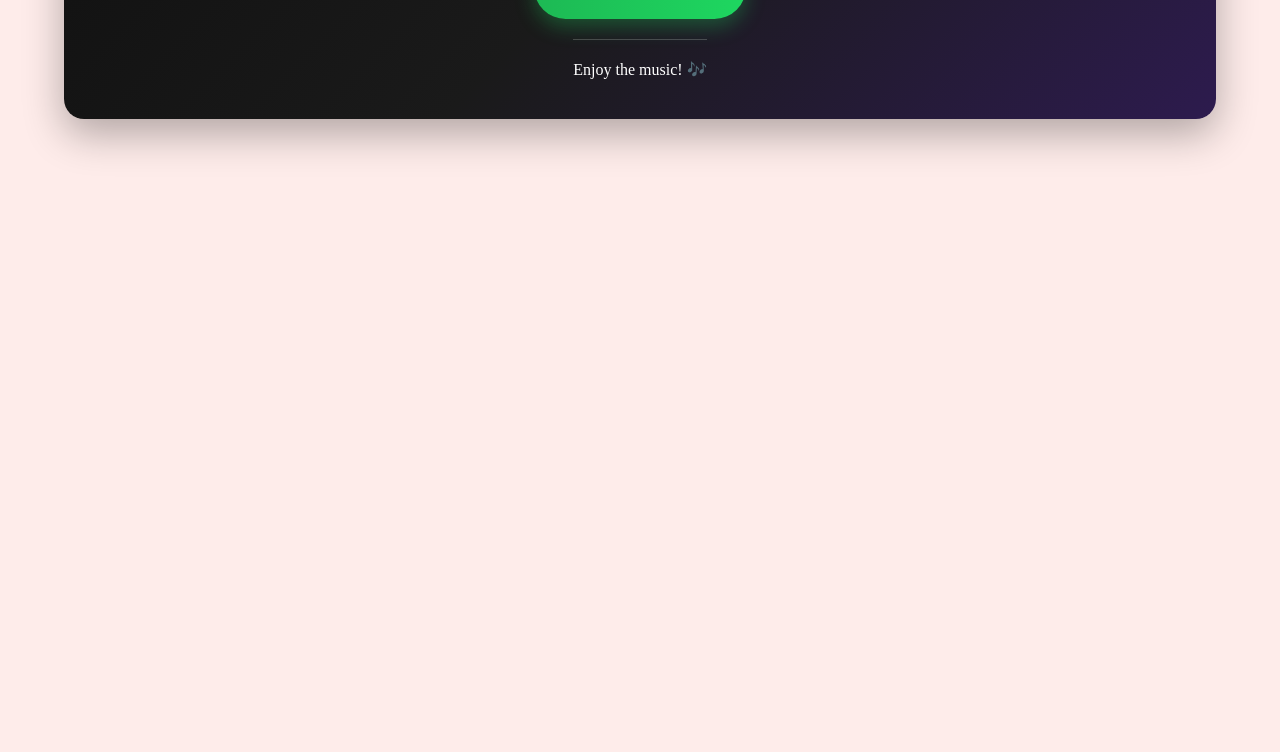
==== commit 04810cb5: "ok" ====
--- a/index.html
+++ b/index.html
@@ -109,11 +109,6 @@
         <div class="decorate_star star4" style="--t: 15.6s;"></div>
         <div class="decorate_star star5" style="--t: 15.8s;"></div>
         <div class="decorate_flower--one" style="--t: 15s;">
-            <div class="floating-cat cat-1">😸</div>
-    <div class="floating-cat cat-2">😻</div>
-    <div class="floating-cat cat-3">🐈</div>
-    <div class="floating-cat cat-4">😺</div>
-    <div class="floating-cat cat-5">😸</div>
             <img width="20" src="./images/decorate_flower.png" alt="">
         </div>
         <div class="decorate_flower--two" style="--t: 15.3s;">
--- a/style.css
+++ b/style.css
@@ -1719,15 +1719,6 @@
     box-shadow: 0 0 20px rgba(255, 120, 130, 0.6);
 }
 
-/* Floating Cat Animations - Using JavaScript */
-.floating-cat {
-    position: fixed;
-    font-size: 3rem;
-    opacity: 1;
-    pointer-events: auto;
-    z-index: 999;
-}
-
 /* Floating GIF Decorations */
 .floating-gif {
     position: fixed;
@@ -1915,10 +1906,23 @@
 @media (max-width: 768px) {
     * {
         font-size: 14px;
+        box-sizing: border-box;
+    }
+    
+    img {
+        max-width: 100%;
+        height: auto;
     }
     
     body {
         font-size: 14px;
+        overflow-x: hidden;
+        max-width: 100vw;
+    }
+    
+    #wrapper {
+        overflow-x: hidden;
+        max-width: 100vw;
     }
     
     .content {
@@ -1926,6 +1930,9 @@
         flex-direction: column;
         justify-content: center;
         align-items: center;
+        padding: 0 10px;
+        width: 100%;
+        max-width: 100vw;
     }
     
     .left, .right {
@@ -1934,18 +1941,23 @@
         flex-direction: column;
         align-items: center;
         justify-content: center;
+        padding: 0 10px;
+        max-width: 100vw;
+        overflow: hidden;
     }
     
     .title h1 {
-        font-size: 2.5rem !important;
+        font-size: 2rem !important;
+        word-wrap: break-word;
+        max-width: 100%;
     }
     
     .happy, .birthday {
-        font-size: 1.8rem !important;
+        font-size: 1.5rem !important;
     }
     
     .hat img {
-        width: 80px !important;
+        width: 60px !important;
         height: auto;
     }
     
@@ -2017,13 +2029,18 @@
     .boxMail {
         width: 95vw;
         max-width: 500px;
+        margin: 0 auto;
     }
     
     .card1, .card2 {
         padding: 15px;
+        max-width: 100%;
     }
     
     .imageCute, .imageCute2 {
+        max-width: 100%;
+        height: auto;
+    }
         max-width: 150px;
     }
     
@@ -2032,34 +2049,71 @@
         flex-direction: column;
         gap: 20px;
         margin: 20px auto;
+        padding: 0 10px;
+        width: 100%;
+        max-width: 100vw;
     }
     
     /* Vinyl Player Card Mobile */
     .vinyl-card {
         max-width: 90vw;
-        padding: 20px;
-        margin: 0 auto;
+        padding: 15px;
+        margin: 0 auto 20px auto;
+    }
+    
+    .vinyl-card-header {
+        font-size: 1rem;
+        margin-bottom: 15px;
+    }
+    
+    .vinyl-card-header span {
+        font-size: 0.9rem;
+    }
+    
+    .mute-button {
+        width: 35px;
+        height: 35px;
+        min-width: 35px;
+        min-height: 35px;
+        font-size: 0.9rem;
     }
     
     .vinyl-wrapper {
-        width: 180px;
-        height: 180px;
-        margin: 0 auto;
-    }
-    
-    .vinyl-record {
         width: 160px;
         height: 160px;
+        margin: 0 auto;
+    }
+    
+    .vinyl-record {
+        width: 150px;
+        height: 150px;
     }
     
     .vinyl-center {
-        width: 35px;
-        height: 35px;
+        width: 30px;
+        height: 30px;
     }
     
     .album-cover-container {
-        width: 110px;
-        height: 110px;
+        width: 100px;
+        height: 100px;
+    }
+    
+    .song-info {
+        padding: 12px 15px;
+        margin-top: 10px;
+    }
+    
+    .song-name {
+        font-size: 1rem;
+    }
+    
+    .song-artist {
+        font-size: 0.85rem;
+    }
+    
+    .song-album {
+        font-size: 0.75rem;
     }
     
     .weeknd__card {
@@ -2077,22 +2131,45 @@
     .floating-gif {
         position: fixed !important;
         display: block !important;
-        margin: 10px 5px;
+        margin: 5px;
         width: 80px !important;
         height: 80px !important;
         opacity: 0;
         transition: opacity 0.5s ease-in-out;
         pointer-events: none;
+        max-width: 80px;
+        max-height: 80px;
+    }
+    
+    .gif-1, .gif-2, .gif-3, .gif-4 {
+        left: auto !important;
+        right: auto !important;
+        top: auto !important;
+    }
+    
+    .gif-1 {
+        left: 5% !important;
+        top: 100px !important;
+    }
+    
+    .gif-2 {
+        right: 5% !important;
+        top: 150px !important;
+    }
+    
+    .gif-3 {
+        left: 5% !important;
+        top: 280px !important;
+    }
+    
+    .gif-4 {
+        right: 5% !important;
+        top: 320px !important;
     }
     
     .floating-gif.visible {
         opacity: 1;
         pointer-events: auto;
-    }
-    
-    /* Animated Cats - Mobile */
-    .floating-cat {
-        font-size: 2rem !important;
     }
     
     /* Hide large decorations on mobile */
@@ -2154,10 +2231,6 @@
     .floating-gif.visible {
         opacity: 1;
         pointer-events: auto;
-    }
-    
-    .floating-cat {
-        font-size: 1.5rem !important;
     }
 }
 
